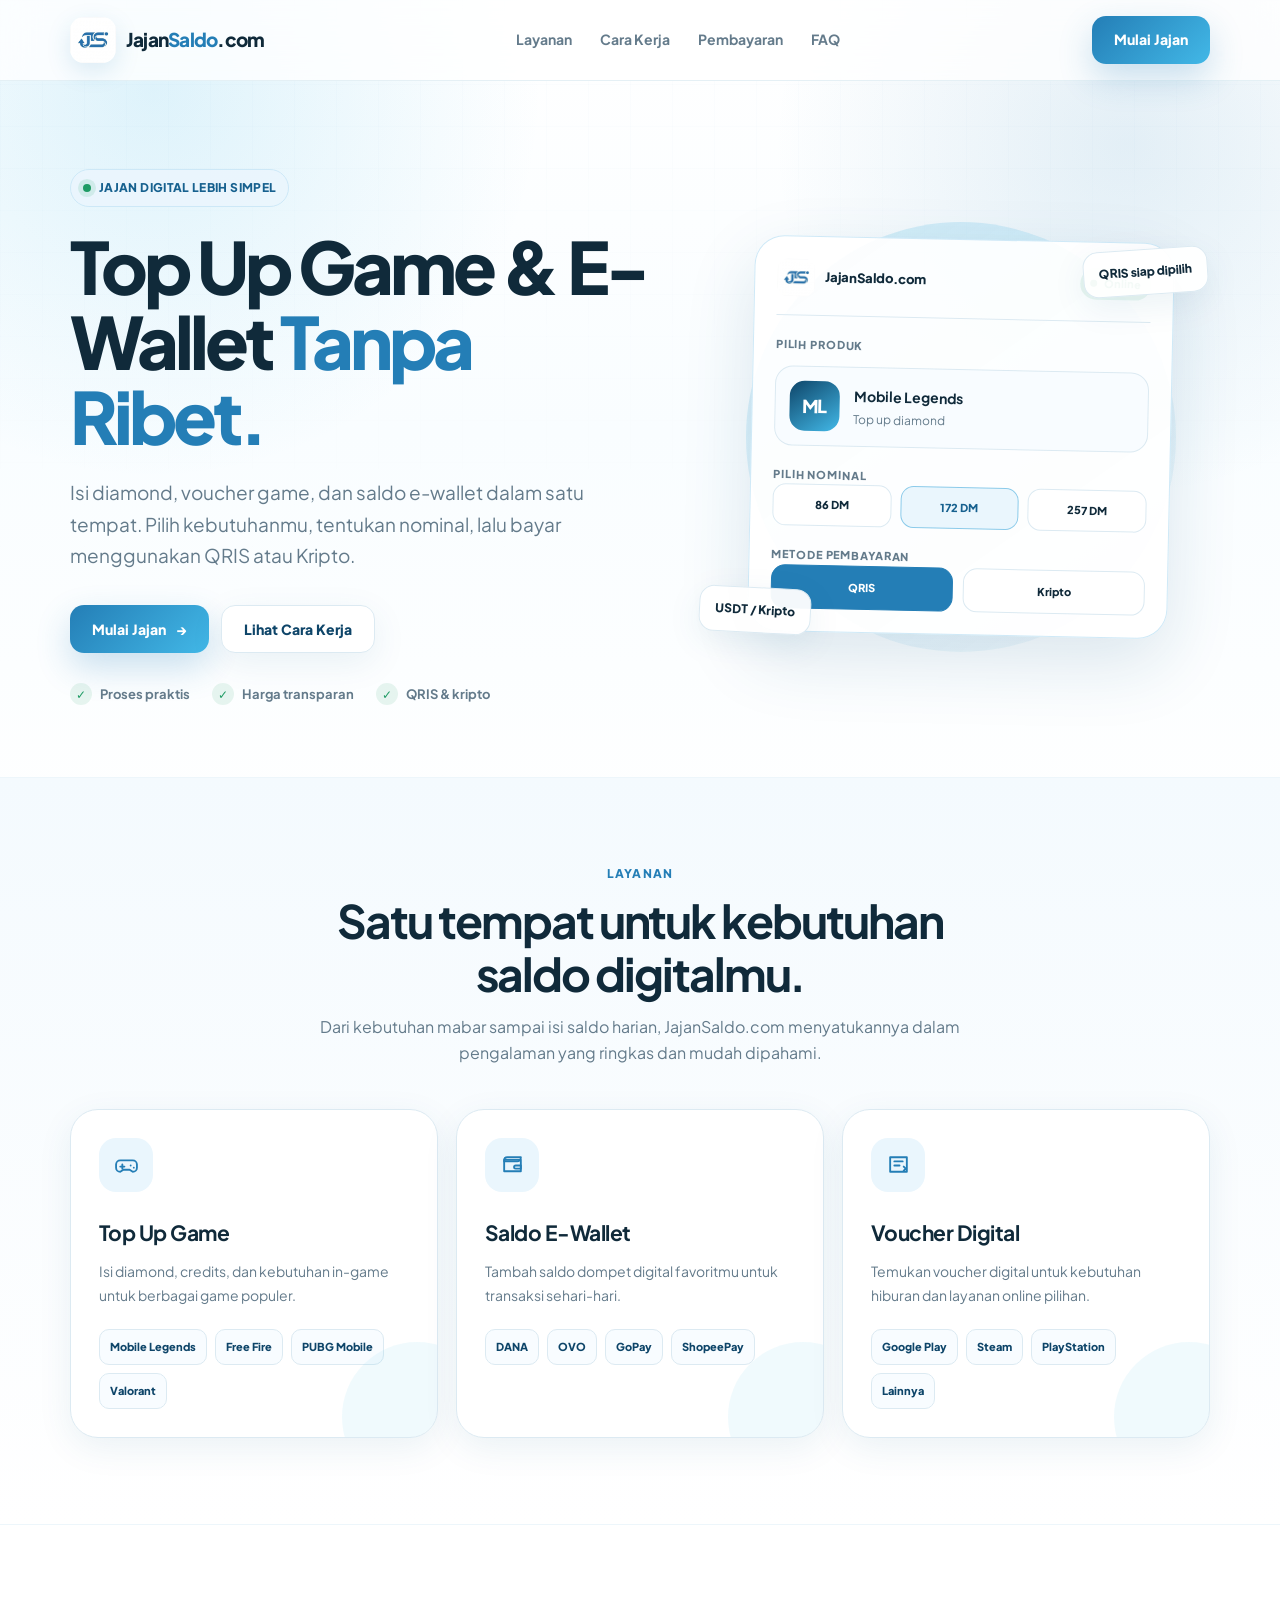
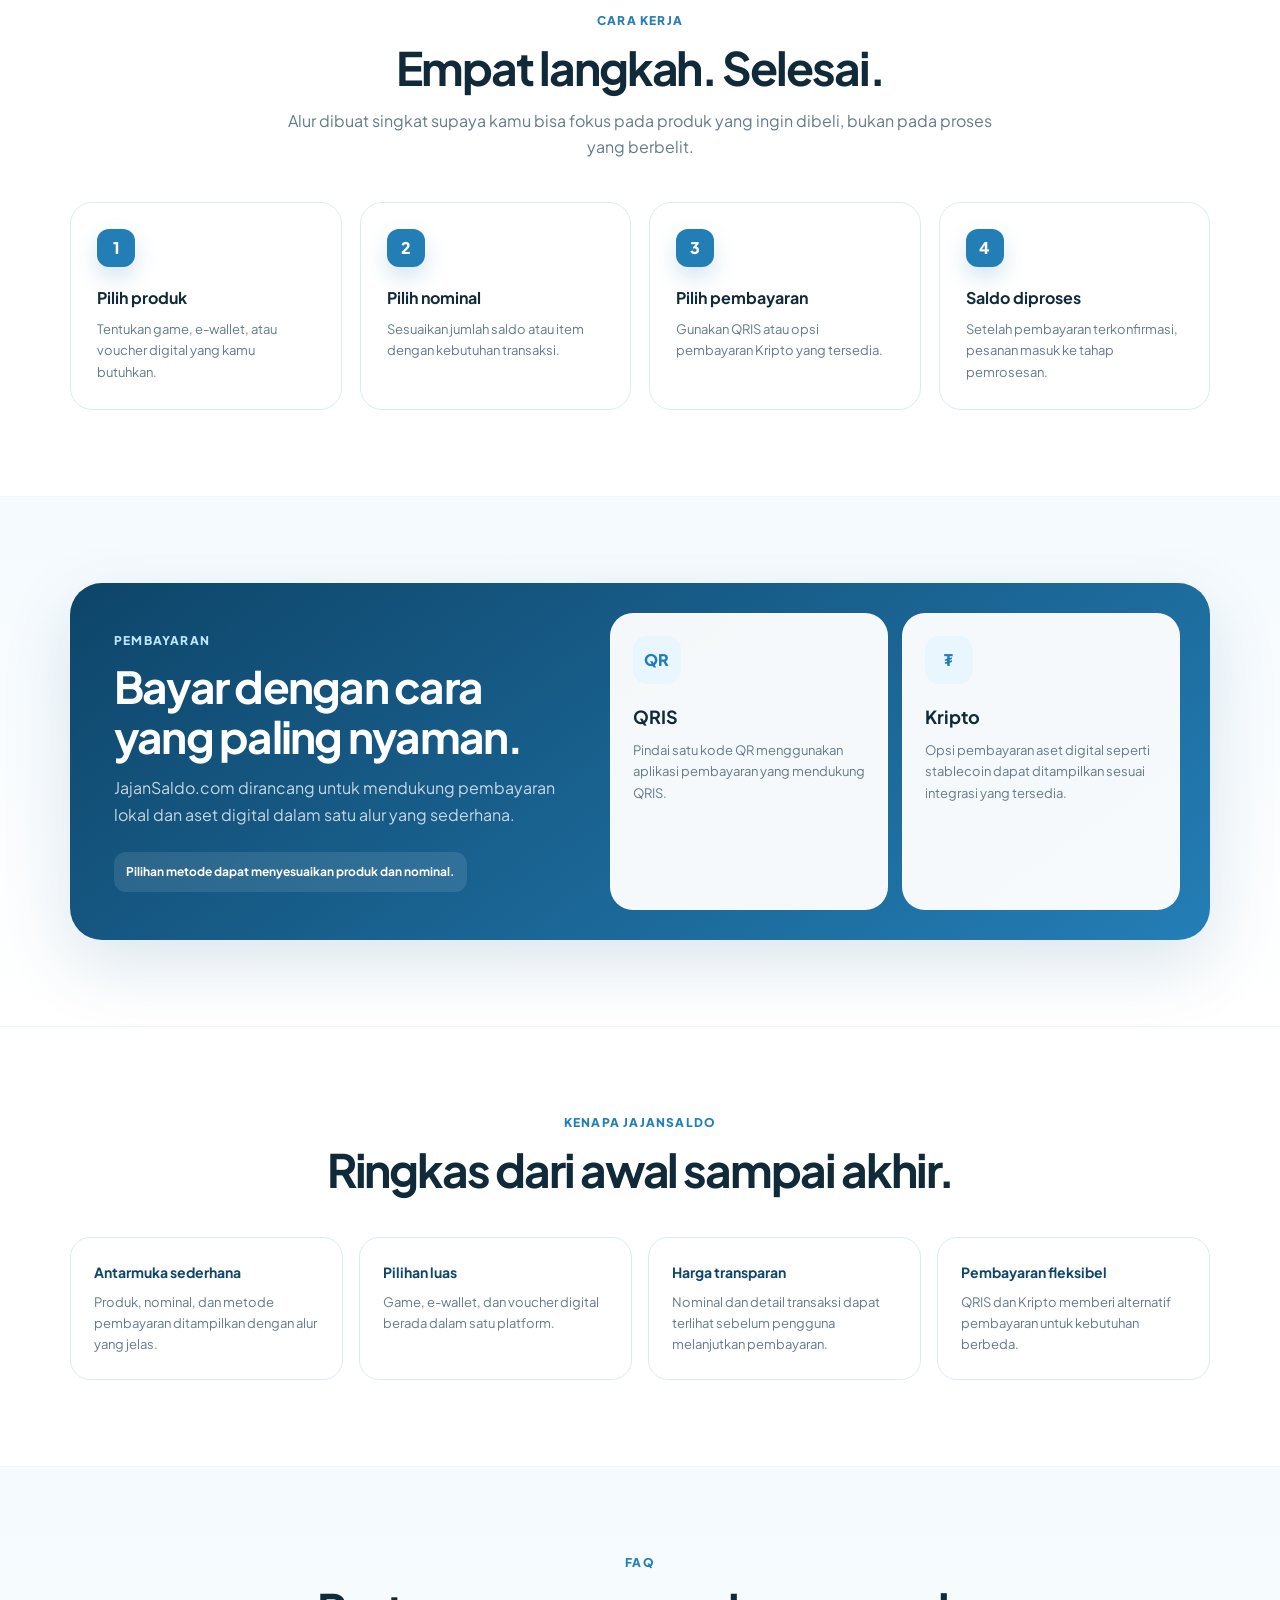
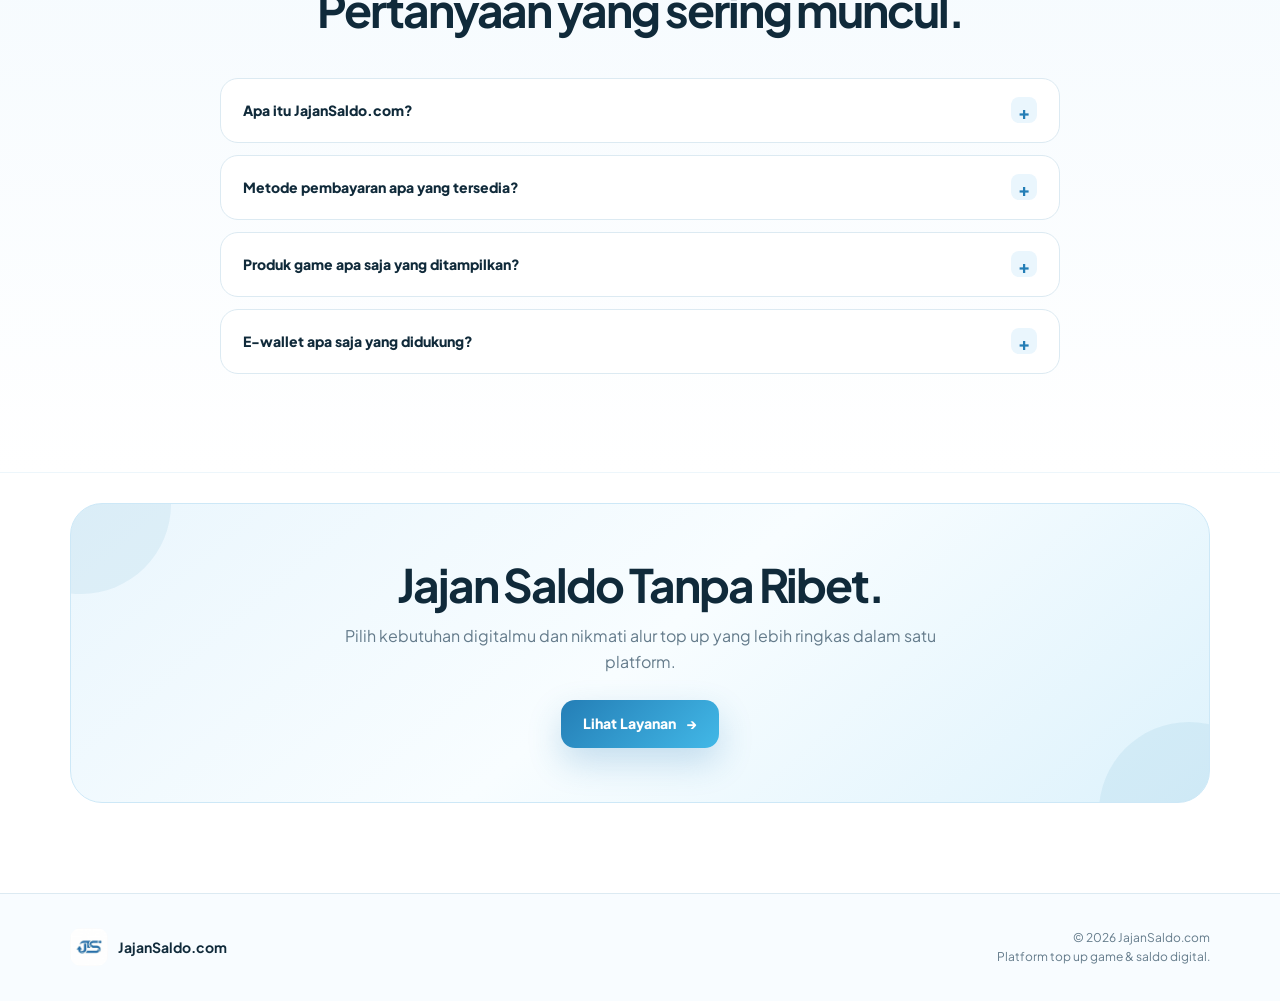
==== index.html @ 22b0e04b "Update and rename index(20260907-033049).html to index.html" ====
<!DOCTYPE html>
<html lang="id">
<head>
  <meta charset="UTF-8">
  <meta name="viewport" content="width=device-width, initial-scale=1.0">
  <meta name="theme-color" content="#247EB6">
  <title>JajanSaldo.com — Top Up Game & E-Wallet</title>
  <meta name="description" content="JajanSaldo.com adalah platform top up game dan saldo e-wallet dengan pilihan pembayaran QRIS dan kripto.">

  <link rel="preconnect" href="https://fonts.googleapis.com">
  <link rel="preconnect" href="https://fonts.gstatic.com" crossorigin>
  <link href="https://fonts.googleapis.com/css2?family=Plus+Jakarta+Sans:wght@400;500;600;700;800&display=swap" rel="stylesheet">

  <style>
    :root {
      --primary: #247EB6;
      --primary-dark: #17618F;
      --primary-deep: #0E4569;
      --primary-soft: #EAF6FD;
      --primary-soft-2: #F4FAFE;
      --cyan: #42B8E7;
      --ink: #102A3A;
      --muted: #647B8B;
      --line: #DCEAF2;
      --white: #FFFFFF;
      --surface: #F8FCFF;
      --success: #1E9B64;
      --shadow-sm: 0 10px 35px rgba(18, 83, 124, 0.08);
      --shadow-md: 0 25px 70px rgba(18, 83, 124, 0.14);
      --radius-lg: 28px;
      --radius-md: 20px;
    }

    * {
      box-sizing: border-box;
      margin: 0;
      padding: 0;
    }

    html {
      scroll-behavior: smooth;
    }

    body {
      font-family: 'Plus Jakarta Sans', system-ui, -apple-system, BlinkMacSystemFont, 'Segoe UI', sans-serif;
      background: var(--white);
      color: var(--ink);
      line-height: 1.65;
      overflow-x: hidden;
    }

    a {
      color: inherit;
    }

    button,
    input,
    summary {
      font: inherit;
    }

    .page-glow {
      position: fixed;
      inset: 0;
      pointer-events: none;
      z-index: -2;
      background:
        radial-gradient(circle at 12% 10%, rgba(66, 184, 231, 0.17), transparent 28%),
        radial-gradient(circle at 88% 16%, rgba(36, 126, 182, 0.12), transparent 26%),
        linear-gradient(180deg, #FFFFFF 0%, #F9FDFF 48%, #FFFFFF 100%);
    }

    .page-grid {
      position: fixed;
      inset: 0;
      pointer-events: none;
      z-index: -1;
      opacity: 0.45;
      background-image:
        linear-gradient(rgba(36, 126, 182, 0.035) 1px, transparent 1px),
        linear-gradient(90deg, rgba(36, 126, 182, 0.035) 1px, transparent 1px);
      background-size: 42px 42px;
      mask-image: linear-gradient(to bottom, #000, transparent 72%);
    }

    .container {
      width: min(1140px, calc(100% - 40px));
      margin: 0 auto;
    }

    .header {
      position: sticky;
      top: 0;
      z-index: 50;
      padding: 16px 0;
      backdrop-filter: blur(18px);
      background: rgba(255, 255, 255, 0.78);
      border-bottom: 1px solid rgba(220, 234, 242, 0.72);
    }

    .nav {
      display: flex;
      align-items: center;
      justify-content: space-between;
      gap: 24px;
    }

    .brand {
      display: inline-flex;
      align-items: center;
      gap: 10px;
      text-decoration: none;
      min-width: max-content;
    }

    .brand-logo {
      width: 46px;
      height: 46px;
      border-radius: 14px;
      object-fit: cover;
      box-shadow: 0 8px 24px rgba(36, 126, 182, 0.15);
    }

    .brand-name {
      font-size: 19px;
      font-weight: 800;
      letter-spacing: -0.04em;
    }

    .brand-name span {
      color: var(--primary);
    }

    .nav-links {
      display: flex;
      align-items: center;
      gap: 28px;
    }

    .nav-links a {
      color: var(--muted);
      text-decoration: none;
      font-size: 14px;
      font-weight: 700;
      transition: color 0.2s ease;
    }

    .nav-links a:hover {
      color: var(--primary);
    }

    .btn {
      display: inline-flex;
      align-items: center;
      justify-content: center;
      gap: 10px;
      min-height: 48px;
      padding: 0 22px;
      border-radius: 14px;
      border: 0;
      text-decoration: none;
      font-weight: 800;
      font-size: 14px;
      transition: transform 0.2s ease, box-shadow 0.2s ease, background 0.2s ease;
    }

    .btn:hover {
      transform: translateY(-2px);
    }

    .btn-primary {
      color: var(--white);
      background: linear-gradient(135deg, var(--primary), var(--cyan));
      box-shadow: 0 14px 34px rgba(36, 126, 182, 0.24);
    }

    .btn-primary:hover {
      box-shadow: 0 18px 40px rgba(36, 126, 182, 0.31);
    }

    .btn-secondary {
      color: var(--primary-deep);
      background: var(--white);
      border: 1px solid var(--line);
      box-shadow: var(--shadow-sm);
    }

    .hero {
      padding: 88px 0 72px;
    }

    .hero-grid {
      display: grid;
      grid-template-columns: 1.08fr 0.92fr;
      align-items: center;
      gap: 56px;
    }

    .eyebrow {
      display: inline-flex;
      align-items: center;
      gap: 8px;
      padding: 8px 12px;
      margin-bottom: 22px;
      border-radius: 999px;
      border: 1px solid #CDE8F7;
      background: rgba(234, 246, 253, 0.9);
      color: var(--primary-dark);
      font-size: 12px;
      font-weight: 800;
      letter-spacing: 0.03em;
      text-transform: uppercase;
    }

    .eyebrow-dot {
      width: 8px;
      height: 8px;
      border-radius: 50%;
      background: var(--success);
      box-shadow: 0 0 0 5px rgba(30, 155, 100, 0.12);
    }

    .hero h1 {
      max-width: 760px;
      font-size: clamp(40px, 6vw, 72px);
      line-height: 1.04;
      letter-spacing: -0.055em;
      font-weight: 800;
      margin-bottom: 24px;
    }

    .hero h1 .accent {
      color: var(--primary);
    }

    .hero-copy {
      max-width: 640px;
      color: var(--muted);
      font-size: clamp(16px, 2vw, 19px);
      margin-bottom: 34px;
    }

    .hero-actions {
      display: flex;
      flex-wrap: wrap;
      gap: 12px;
      margin-bottom: 30px;
    }

    .trust-row {
      display: flex;
      flex-wrap: wrap;
      align-items: center;
      gap: 14px 22px;
      color: var(--muted);
      font-size: 13px;
      font-weight: 700;
    }

    .trust-item {
      display: inline-flex;
      align-items: center;
      gap: 8px;
    }

    .trust-check {
      display: grid;
      place-items: center;
      width: 22px;
      height: 22px;
      border-radius: 50%;
      color: var(--success);
      background: rgba(30, 155, 100, 0.1);
      font-size: 12px;
    }

    .hero-card-wrap {
      position: relative;
      min-height: 520px;
      display: grid;
      place-items: center;
    }

    .hero-orb {
      position: absolute;
      width: 430px;
      height: 430px;
      border-radius: 50%;
      background: linear-gradient(145deg, rgba(66, 184, 231, 0.22), rgba(36, 126, 182, 0.04));
      filter: blur(0.2px);
    }

    .checkout-card {
      position: relative;
      width: min(100%, 420px);
      border-radius: 30px;
      padding: 22px;
      background: rgba(255, 255, 255, 0.92);
      border: 1px solid rgba(205, 232, 247, 0.95);
      box-shadow: var(--shadow-md);
      transform: rotate(1.2deg);
    }

    .checkout-head {
      display: flex;
      justify-content: space-between;
      align-items: center;
      gap: 14px;
      padding-bottom: 18px;
      border-bottom: 1px solid var(--line);
    }

    .mini-brand {
      display: flex;
      align-items: center;
      gap: 10px;
      font-size: 13px;
      font-weight: 800;
    }

    .mini-logo {
      width: 38px;
      height: 38px;
      border-radius: 11px;
      object-fit: cover;
    }

    .status-pill {
      display: inline-flex;
      align-items: center;
      gap: 7px;
      color: var(--success);
      background: rgba(30, 155, 100, 0.09);
      padding: 7px 10px;
      border-radius: 999px;
      font-size: 11px;
      font-weight: 800;
    }

    .status-pill::before {
      content: '';
      width: 7px;
      height: 7px;
      border-radius: 50%;
      background: var(--success);
    }

    .order-label {
      margin-top: 20px;
      color: var(--muted);
      font-size: 11px;
      font-weight: 800;
      text-transform: uppercase;
      letter-spacing: 0.08em;
    }

    .order-product {
      display: flex;
      align-items: center;
      gap: 14px;
      margin: 12px 0 18px;
      padding: 14px;
      border: 1px solid var(--line);
      border-radius: 18px;
      background: var(--surface);
    }

    .product-mark {
      width: 50px;
      height: 50px;
      border-radius: 15px;
      display: grid;
      place-items: center;
      color: var(--white);
      background: linear-gradient(145deg, var(--primary-deep), var(--cyan));
      font-size: 18px;
      font-weight: 800;
      letter-spacing: -0.04em;
    }

    .order-product h3 {
      font-size: 14px;
      margin-bottom: 2px;
    }

    .order-product p {
      color: var(--muted);
      font-size: 12px;
    }

    .nominal-row {
      display: grid;
      grid-template-columns: repeat(3, 1fr);
      gap: 9px;
      margin-bottom: 18px;
    }

    .nominal {
      padding: 11px 8px;
      border: 1px solid var(--line);
      border-radius: 13px;
      text-align: center;
      background: var(--white);
      font-size: 11px;
      font-weight: 800;
    }

    .nominal.active {
      color: var(--primary-dark);
      border-color: #8CCBEA;
      background: var(--primary-soft);
    }

    .pay-row {
      display: flex;
      gap: 10px;
    }

    .pay-chip {
      flex: 1;
      padding: 12px;
      border-radius: 14px;
      border: 1px solid var(--line);
      background: var(--white);
      text-align: center;
      font-size: 11px;
      font-weight: 800;
    }

    .pay-chip.active {
      color: var(--white);
      border-color: var(--primary);
      background: var(--primary);
    }

    .floating-badge {
      position: absolute;
      z-index: 3;
      padding: 12px 15px;
      border-radius: 15px;
      background: rgba(255, 255, 255, 0.95);
      border: 1px solid var(--line);
      box-shadow: var(--shadow-sm);
      font-size: 12px;
      font-weight: 800;
    }

    .floating-badge.top {
      top: 72px;
      right: 2px;
      transform: rotate(-4deg);
    }

    .floating-badge.bottom {
      bottom: 64px;
      left: -12px;
      transform: rotate(3deg);
    }

    .section {
      padding: 86px 0;
    }

    .section-soft {
      background: linear-gradient(180deg, var(--primary-soft-2), #FFFFFF);
      border-top: 1px solid #EDF6FB;
      border-bottom: 1px solid #EDF6FB;
    }

    .section-head {
      max-width: 720px;
      margin: 0 auto 42px;
      text-align: center;
    }

    .section-kicker {
      display: block;
      margin-bottom: 10px;
      color: var(--primary);
      font-size: 12px;
      font-weight: 800;
      letter-spacing: 0.1em;
      text-transform: uppercase;
    }

    .section-title {
      font-size: clamp(30px, 4vw, 46px);
      line-height: 1.15;
      letter-spacing: -0.045em;
      margin-bottom: 14px;
    }

    .section-desc {
      color: var(--muted);
      font-size: 16px;
    }

    .service-grid {
      display: grid;
      grid-template-columns: repeat(3, 1fr);
      gap: 18px;
    }

    .service-card {
      position: relative;
      min-height: 320px;
      padding: 28px;
      border-radius: var(--radius-lg);
      border: 1px solid var(--line);
      background: rgba(255, 255, 255, 0.95);
      box-shadow: var(--shadow-sm);
      overflow: hidden;
      transition: transform 0.25s ease, border-color 0.25s ease, box-shadow 0.25s ease;
    }

    .service-card:hover {
      transform: translateY(-7px);
      border-color: #AFDBF1;
      box-shadow: var(--shadow-md);
    }

    .service-card::after {
      content: '';
      position: absolute;
      right: -55px;
      bottom: -55px;
      width: 150px;
      height: 150px;
      border-radius: 50%;
      background: rgba(66, 184, 231, 0.08);
    }

    .service-icon {
      width: 54px;
      height: 54px;
      display: grid;
      place-items: center;
      margin-bottom: 24px;
      border-radius: 17px;
      color: var(--primary);
      background: var(--primary-soft);
    }

    .service-icon svg {
      width: 25px;
      height: 25px;
      stroke: currentColor;
    }

    .service-card h3 {
      margin-bottom: 10px;
      font-size: 21px;
      letter-spacing: -0.025em;
    }

    .service-card p {
      color: var(--muted);
      font-size: 14px;
      margin-bottom: 22px;
    }

    .brand-list {
      display: flex;
      flex-wrap: wrap;
      gap: 8px;
    }

    .brand-chip {
      padding: 8px 10px;
      border: 1px solid var(--line);
      border-radius: 10px;
      background: var(--surface);
      color: var(--primary-deep);
      font-size: 11px;
      font-weight: 800;
    }

    .steps {
      display: grid;
      grid-template-columns: repeat(4, 1fr);
      gap: 18px;
      counter-reset: step;
    }

    .step {
      position: relative;
      padding: 26px;
      border-radius: 22px;
      border: 1px solid var(--line);
      background: var(--white);
    }

    .step::before {
      counter-increment: step;
      content: counter(step);
      width: 38px;
      height: 38px;
      display: grid;
      place-items: center;
      margin-bottom: 18px;
      border-radius: 12px;
      background: var(--primary);
      color: var(--white);
      font-weight: 800;
      box-shadow: 0 10px 22px rgba(36, 126, 182, 0.2);
    }

    .step h3 {
      font-size: 16px;
      margin-bottom: 7px;
    }

    .step p {
      color: var(--muted);
      font-size: 13px;
    }

    .payment-panel {
      display: grid;
      grid-template-columns: 0.92fr 1.08fr;
      align-items: stretch;
      gap: 24px;
      padding: 30px;
      border-radius: 32px;
      background: linear-gradient(145deg, var(--primary-deep), var(--primary));
      box-shadow: var(--shadow-md);
      overflow: hidden;
    }

    .payment-copy {
      padding: 18px 14px;
      color: var(--white);
    }

    .payment-copy .section-kicker {
      color: #BDE8FB;
    }

    .payment-copy h2 {
      font-size: clamp(29px, 4vw, 44px);
      line-height: 1.14;
      letter-spacing: -0.04em;
      margin-bottom: 14px;
    }

    .payment-copy p {
      color: rgba(255, 255, 255, 0.76);
      max-width: 480px;
      margin-bottom: 24px;
    }

    .payment-note {
      display: inline-flex;
      align-items: center;
      gap: 8px;
      padding: 10px 12px;
      border-radius: 12px;
      background: rgba(255, 255, 255, 0.1);
      font-size: 12px;
      font-weight: 700;
    }

    .payment-cards {
      display: grid;
      grid-template-columns: repeat(2, 1fr);
      gap: 14px;
    }

    .payment-card {
      min-height: 190px;
      padding: 22px;
      border-radius: 23px;
      background: rgba(255, 255, 255, 0.96);
      border: 1px solid rgba(255, 255, 255, 0.36);
    }

    .payment-card .payment-icon {
      width: 48px;
      height: 48px;
      display: grid;
      place-items: center;
      margin-bottom: 18px;
      border-radius: 14px;
      background: var(--primary-soft);
      color: var(--primary);
      font-weight: 800;
    }

    .payment-card h3 {
      font-size: 18px;
      margin-bottom: 8px;
    }

    .payment-card p {
      color: var(--muted);
      font-size: 13px;
    }

    .benefit-grid {
      display: grid;
      grid-template-columns: repeat(4, 1fr);
      gap: 16px;
    }

    .benefit {
      padding: 23px;
      border-radius: 20px;
      border: 1px solid var(--line);
      background: var(--white);
    }

    .benefit strong {
      display: block;
      margin-bottom: 7px;
      color: var(--primary-deep);
      font-size: 14px;
    }

    .benefit p {
      color: var(--muted);
      font-size: 13px;
    }

    .faq-wrap {
      max-width: 840px;
      margin: 0 auto;
    }

    details {
      border: 1px solid var(--line);
      border-radius: 18px;
      background: var(--white);
      margin-bottom: 12px;
      overflow: hidden;
    }

    summary {
      position: relative;
      list-style: none;
      cursor: pointer;
      padding: 20px 56px 20px 22px;
      font-weight: 800;
      font-size: 14px;
    }

    summary::-webkit-details-marker {
      display: none;
    }

    summary::after {
      content: '+';
      position: absolute;
      top: 50%;
      right: 22px;
      transform: translateY(-50%);
      width: 26px;
      height: 26px;
      display: grid;
      place-items: center;
      border-radius: 8px;
      background: var(--primary-soft);
      color: var(--primary);
      font-size: 18px;
    }

    details[open] summary::after {
      content: '−';
    }

    .faq-answer {
      padding: 0 22px 20px;
      color: var(--muted);
      font-size: 14px;
    }

    .cta {
      padding: 30px 0 90px;
    }

    .cta-box {
      position: relative;
      padding: 54px 38px;
      border-radius: 32px;
      text-align: center;
      overflow: hidden;
      background: linear-gradient(140deg, #EAF6FD 0%, #F8FDFF 50%, #DDF2FC 100%);
      border: 1px solid #CDE8F7;
    }

    .cta-box::before,
    .cta-box::after {
      content: '';
      position: absolute;
      width: 180px;
      height: 180px;
      border-radius: 50%;
      background: rgba(36, 126, 182, 0.08);
    }

    .cta-box::before {
      left: -80px;
      top: -90px;
    }

    .cta-box::after {
      right: -70px;
      bottom: -100px;
    }

    .cta-box h2 {
      position: relative;
      z-index: 1;
      font-size: clamp(30px, 4vw, 46px);
      line-height: 1.15;
      letter-spacing: -0.045em;
      margin-bottom: 12px;
    }

    .cta-box p {
      position: relative;
      z-index: 1;
      max-width: 600px;
      margin: 0 auto 24px;
      color: var(--muted);
    }

    .cta-box .btn {
      position: relative;
      z-index: 1;
    }

    .footer {
      border-top: 1px solid var(--line);
      padding: 34px 0;
      background: var(--surface);
    }

    .footer-row {
      display: flex;
      align-items: center;
      justify-content: space-between;
      gap: 18px;
    }

    .footer-brand {
      display: flex;
      align-items: center;
      gap: 10px;
    }

    .footer-logo {
      width: 38px;
      height: 38px;
      border-radius: 11px;
      object-fit: cover;
    }

    .footer strong {
      font-size: 14px;
    }

    .copyright {
      color: var(--muted);
      font-size: 12px;
      text-align: right;
    }

    @media (max-width: 960px) {
      .nav-links {
        display: none;
      }

      .hero-grid {
        grid-template-columns: 1fr;
        text-align: center;
      }

      .hero-copy {
        margin-left: auto;
        margin-right: auto;
      }

      .hero-actions,
      .trust-row {
        justify-content: center;
      }

      .hero-card-wrap {
        min-height: 470px;
      }

      .service-grid {
        grid-template-columns: repeat(2, 1fr);
      }

      .service-card:last-child {
        grid-column: 1 / -1;
      }

      .steps,
      .benefit-grid {
        grid-template-columns: repeat(2, 1fr);
      }

      .payment-panel {
        grid-template-columns: 1fr;
      }
    }

    @media (max-width: 640px) {
      .container {
        width: min(100% - 28px, 1140px);
      }

      .header {
        padding: 11px 0;
      }

      .brand-name {
        font-size: 16px;
      }

      .brand-logo {
        width: 40px;
        height: 40px;
      }

      .header .btn {
        min-height: 42px;
        padding: 0 14px;
        font-size: 12px;
      }

      .hero {
        padding: 62px 0 48px;
      }

      .hero h1 {
        font-size: clamp(38px, 13vw, 58px);
      }

      .hero-actions .btn {
        width: 100%;
      }

      .hero-card-wrap {
        min-height: 430px;
      }

      .hero-orb {
        width: 330px;
        height: 330px;
      }

      .checkout-card {
        padding: 17px;
      }

      .floating-badge.top {
        top: 36px;
        right: -5px;
      }

      .floating-badge.bottom {
        left: -5px;
        bottom: 38px;
      }

      .section {
        padding: 64px 0;
      }

      .service-grid,
      .steps,
      .payment-cards,
      .benefit-grid {
        grid-template-columns: 1fr;
      }

      .service-card:last-child {
        grid-column: auto;
      }

      .payment-panel {
        padding: 18px;
        border-radius: 25px;
      }

      .cta {
        padding-bottom: 64px;
      }

      .cta-box {
        padding: 42px 20px;
        border-radius: 25px;
      }

      .footer-row {
        flex-direction: column;
        text-align: center;
      }

      .copyright {
        text-align: center;
      }
    }

    @media (prefers-reduced-motion: reduce) {
      * {
        scroll-behavior: auto !important;
        transition: none !important;
      }
    }
  </style>
</head>
<body>
  <div class="page-glow"></div>
  <div class="page-grid"></div>

  <header class="header">
    <div class="container nav">
      <a class="brand" href="#top" aria-label="JajanSaldo.com beranda">
        <img class="brand-logo" src="[data-uri]" alt="Logo JajanSaldo.com">
        <span class="brand-name">Jajan<span>Saldo</span>.com</span>
      </a>

      <nav class="nav-links" aria-label="Navigasi utama">
        <a href="#layanan">Layanan</a>
        <a href="#cara-kerja">Cara Kerja</a>
        <a href="#pembayaran">Pembayaran</a>
        <a href="#faq">FAQ</a>
      </nav>

      <a href="https://t.me/JajanSaldo_bot" class="btn btn-primary" href="#layanan">Mulai Jajan</a>
    </div>
  </header>

  <main id="top">
    <section class="hero">
      <div class="container hero-grid">
        <div class="hero-content">
          <span class="eyebrow"><span class="eyebrow-dot"></span> Jajan digital lebih simpel</span>
          <h1>Top Up Game &amp; E-Wallet <span class="accent">Tanpa Ribet.</span></h1>
          <p class="hero-copy">Isi diamond, voucher game, dan saldo e-wallet dalam satu tempat. Pilih kebutuhanmu, tentukan nominal, lalu bayar menggunakan QRIS atau Kripto.</p>

          <div class="hero-actions">
            <a class="btn btn-primary" href="https://t.me/JajanSaldo_bot">Mulai Jajan <span aria-hidden="true">→</span></a>
            <a class="btn btn-secondary" href="#cara-kerja">Lihat Cara Kerja</a>
          </div>

          <div class="trust-row" aria-label="Keunggulan singkat">
            <span class="trust-item"><span class="trust-check">✓</span> Proses praktis</span>
            <span class="trust-item"><span class="trust-check">✓</span> Harga transparan</span>
            <span class="trust-item"><span class="trust-check">✓</span> QRIS &amp; kripto</span>
          </div>
        </div>

        <div class="hero-card-wrap" aria-label="Ilustrasi pemesanan JajanSaldo">
          <div class="hero-orb"></div>
          <div class="floating-badge top">QRIS siap dipilih</div>
          <div class="floating-badge bottom">USDT / Kripto</div>

          <div class="checkout-card">
            <div class="checkout-head">
              <div class="mini-brand">
                <img class="mini-logo" src="[data-uri]" alt="">
                <span>JajanSaldo.com</span>
              </div>
              <span class="status-pill">Online</span>
            </div>

            <div class="order-label">Pilih produk</div>
            <div class="order-product">
              <div class="product-mark">ML</div>
              <div>
                <h3>Mobile Legends</h3>
                <p>Top up diamond</p>
              </div>
            </div>

            <div class="order-label">Pilih nominal</div>
            <div class="nominal-row">
              <div class="nominal">86 DM</div>
              <div class="nominal active">172 DM</div>
              <div class="nominal">257 DM</div>
            </div>

            <div class="order-label">Metode pembayaran</div>
            <div class="pay-row">
              <div class="pay-chip active">QRIS</div>
              <div class="pay-chip">Kripto</div>
            </div>
          </div>
        </div>
      </div>
    </section>

    <section id="layanan" class="section section-soft">
      <div class="container">
        <div class="section-head">
          <span class="section-kicker">Layanan</span>
          <h2 class="section-title">Satu tempat untuk kebutuhan saldo digitalmu.</h2>
          <p class="section-desc">Dari kebutuhan mabar sampai isi saldo harian, JajanSaldo.com menyatukannya dalam pengalaman yang ringkas dan mudah dipahami.</p>
        </div>

        <div class="service-grid">
          <article class="service-card">
            <div class="service-icon" aria-hidden="true">
              <svg viewBox="0 0 24 24" fill="none" stroke-width="1.8" stroke-linecap="round" stroke-linejoin="round">
                <path d="M6 8h12a4 4 0 0 1 4 4v3a4 4 0 0 1-4 4l-3-2H9l-3 2a4 4 0 0 1-4-4v-3a4 4 0 0 1 4-4Z"/>
                <path d="M8 12v4M6 14h4M16 13h.01M19 15h.01"/>
              </svg>
            </div>
            <h3>Top Up Game</h3>
            <p>Isi diamond, credits, dan kebutuhan in-game untuk berbagai game populer.</p>
            <div class="brand-list">
              <span class="brand-chip">Mobile Legends</span>
              <span class="brand-chip">Free Fire</span>
              <span class="brand-chip">PUBG Mobile</span>
              <span class="brand-chip">Valorant</span>
            </div>
          </article>

          <article class="service-card">
            <div class="service-icon" aria-hidden="true">
              <svg viewBox="0 0 24 24" fill="none" stroke-width="1.8" stroke-linecap="round" stroke-linejoin="round">
                <path d="M4 7.5h16v11H4z"/>
                <path d="M4 9h12.5A3.5 3.5 0 0 0 20 5.5V5H7a3 3 0 0 0-3 3"/>
                <path d="M15 13h5v3h-5a1.5 1.5 0 0 1 0-3Z"/>
              </svg>
            </div>
            <h3>Saldo E-Wallet</h3>
            <p>Tambah saldo dompet digital favoritmu untuk transaksi sehari-hari.</p>
            <div class="brand-list">
              <span class="brand-chip">DANA</span>
              <span class="brand-chip">OVO</span>
              <span class="brand-chip">GoPay</span>
              <span class="brand-chip">ShopeePay</span>
            </div>
          </article>

          <article class="service-card">
            <div class="service-icon" aria-hidden="true">
              <svg viewBox="0 0 24 24" fill="none" stroke-width="1.8" stroke-linecap="round" stroke-linejoin="round">
                <path d="M4 5h16v14H4z"/>
                <path d="M8 9h8M8 13h5"/>
                <path d="m17 14 2 2-2 2"/>
              </svg>
            </div>
            <h3>Voucher Digital</h3>
            <p>Temukan voucher digital untuk kebutuhan hiburan dan layanan online pilihan.</p>
            <div class="brand-list">
              <span class="brand-chip">Google Play</span>
              <span class="brand-chip">Steam</span>
              <span class="brand-chip">PlayStation</span>
              <span class="brand-chip">Lainnya</span>
            </div>
          </article>
        </div>
      </div>
    </section>

    <section id="cara-kerja" class="section">
      <div class="container">
        <div class="section-head">
          <span class="section-kicker">Cara Kerja</span>
          <h2 class="section-title">Empat langkah. Selesai.</h2>
          <p class="section-desc">Alur dibuat singkat supaya kamu bisa fokus pada produk yang ingin dibeli, bukan pada proses yang berbelit.</p>
        </div>

        <div class="steps">
          <article class="step">
            <h3>Pilih produk</h3>
            <p>Tentukan game, e-wallet, atau voucher digital yang kamu butuhkan.</p>
          </article>
          <article class="step">
            <h3>Pilih nominal</h3>
            <p>Sesuaikan jumlah saldo atau item dengan kebutuhan transaksi.</p>
          </article>
          <article class="step">
            <h3>Pilih pembayaran</h3>
            <p>Gunakan QRIS atau opsi pembayaran Kripto yang tersedia.</p>
          </article>
          <article class="step">
            <h3>Saldo diproses</h3>
            <p>Setelah pembayaran terkonfirmasi, pesanan masuk ke tahap pemrosesan.</p>
          </article>
        </div>
      </div>
    </section>

    <section id="pembayaran" class="section section-soft">
      <div class="container">
        <div class="payment-panel">
          <div class="payment-copy">
            <span class="section-kicker">Pembayaran</span>
            <h2>Bayar dengan cara yang paling nyaman.</h2>
            <p>JajanSaldo.com dirancang untuk mendukung pembayaran lokal dan aset digital dalam satu alur yang sederhana.</p>
            <span class="payment-note">Pilihan metode dapat menyesuaikan produk dan nominal.</span>
          </div>

          <div class="payment-cards">
            <article class="payment-card">
              <div class="payment-icon">QR</div>
              <h3>QRIS</h3>
              <p>Pindai satu kode QR menggunakan aplikasi pembayaran yang mendukung QRIS.</p>
            </article>
            <article class="payment-card">
              <div class="payment-icon">₮</div>
              <h3>Kripto</h3>
              <p>Opsi pembayaran aset digital seperti stablecoin dapat ditampilkan sesuai integrasi yang tersedia.</p>
            </article>
          </div>
        </div>
      </div>
    </section>

    <section class="section">
      <div class="container">
        <div class="section-head">
          <span class="section-kicker">Kenapa JajanSaldo</span>
          <h2 class="section-title">Ringkas dari awal sampai akhir.</h2>
        </div>

        <div class="benefit-grid">
          <article class="benefit">
            <strong>Antarmuka sederhana</strong>
            <p>Produk, nominal, dan metode pembayaran ditampilkan dengan alur yang jelas.</p>
          </article>
          <article class="benefit">
            <strong>Pilihan luas</strong>
            <p>Game, e-wallet, dan voucher digital berada dalam satu platform.</p>
          </article>
          <article class="benefit">
            <strong>Harga transparan</strong>
            <p>Nominal dan detail transaksi dapat terlihat sebelum pengguna melanjutkan pembayaran.</p>
          </article>
          <article class="benefit">
            <strong>Pembayaran fleksibel</strong>
            <p>QRIS dan Kripto memberi alternatif pembayaran untuk kebutuhan berbeda.</p>
          </article>
        </div>
      </div>
    </section>

    <section id="faq" class="section section-soft">
      <div class="container">
        <div class="section-head">
          <span class="section-kicker">FAQ</span>
          <h2 class="section-title">Pertanyaan yang sering muncul.</h2>
        </div>

        <div class="faq-wrap">
          <details>
            <summary>Apa itu JajanSaldo.com?</summary>
            <div class="faq-answer">JajanSaldo.com adalah platform digital untuk membeli kebutuhan top up game, saldo e-wallet, dan voucher digital dengan alur transaksi yang sederhana.</div>
          </details>
          <details>
            <summary>Metode pembayaran apa yang tersedia?</summary>
            <div class="faq-answer">Landing page ini menampilkan QRIS dan Kripto sebagai metode pembayaran utama. Ketersediaan akhir dapat disesuaikan dengan integrasi pembayaran yang digunakan saat platform diluncurkan.</div>
          </details>
          <details>
            <summary>Produk game apa saja yang ditampilkan?</summary>
            <div class="faq-answer">Contoh produk yang ditampilkan meliputi Mobile Legends, Free Fire, PUBG Mobile, dan Valorant. Daftar produk dapat dikembangkan sesuai katalog layanan.</div>
          </details>
          <details>
            <summary>E-wallet apa saja yang didukung?</summary>
            <div class="faq-answer">Contoh e-wallet pada landing page meliputi DANA, OVO, GoPay, dan ShopeePay. Dukungan final mengikuti sistem produk yang nantinya diintegrasikan.</div>
          </details>
        </div>
      </div>
    </section>

    <section class="cta">
      <div class="container">
        <div class="cta-box">
          <h2>Jajan Saldo Tanpa Ribet.</h2>
          <p>Pilih kebutuhan digitalmu dan nikmati alur top up yang lebih ringkas dalam satu platform.</p>
          <a class="btn btn-primary" href="#layanan">Lihat Layanan <span aria-hidden="true">→</span></a>
        </div>
      </div>
    </section>
  </main>

  <footer class="footer">
    <div class="container footer-row">
      <div class="footer-brand">
        <img class="footer-logo" src="[data-uri]" alt="Logo JajanSaldo.com">
        <strong>JajanSaldo.com</strong>
      </div>
      <p class="copyright">© 2026 JajanSaldo.com<br>Platform top up game &amp; saldo digital.</p>
    </div>
  </footer>
</body>
</html>
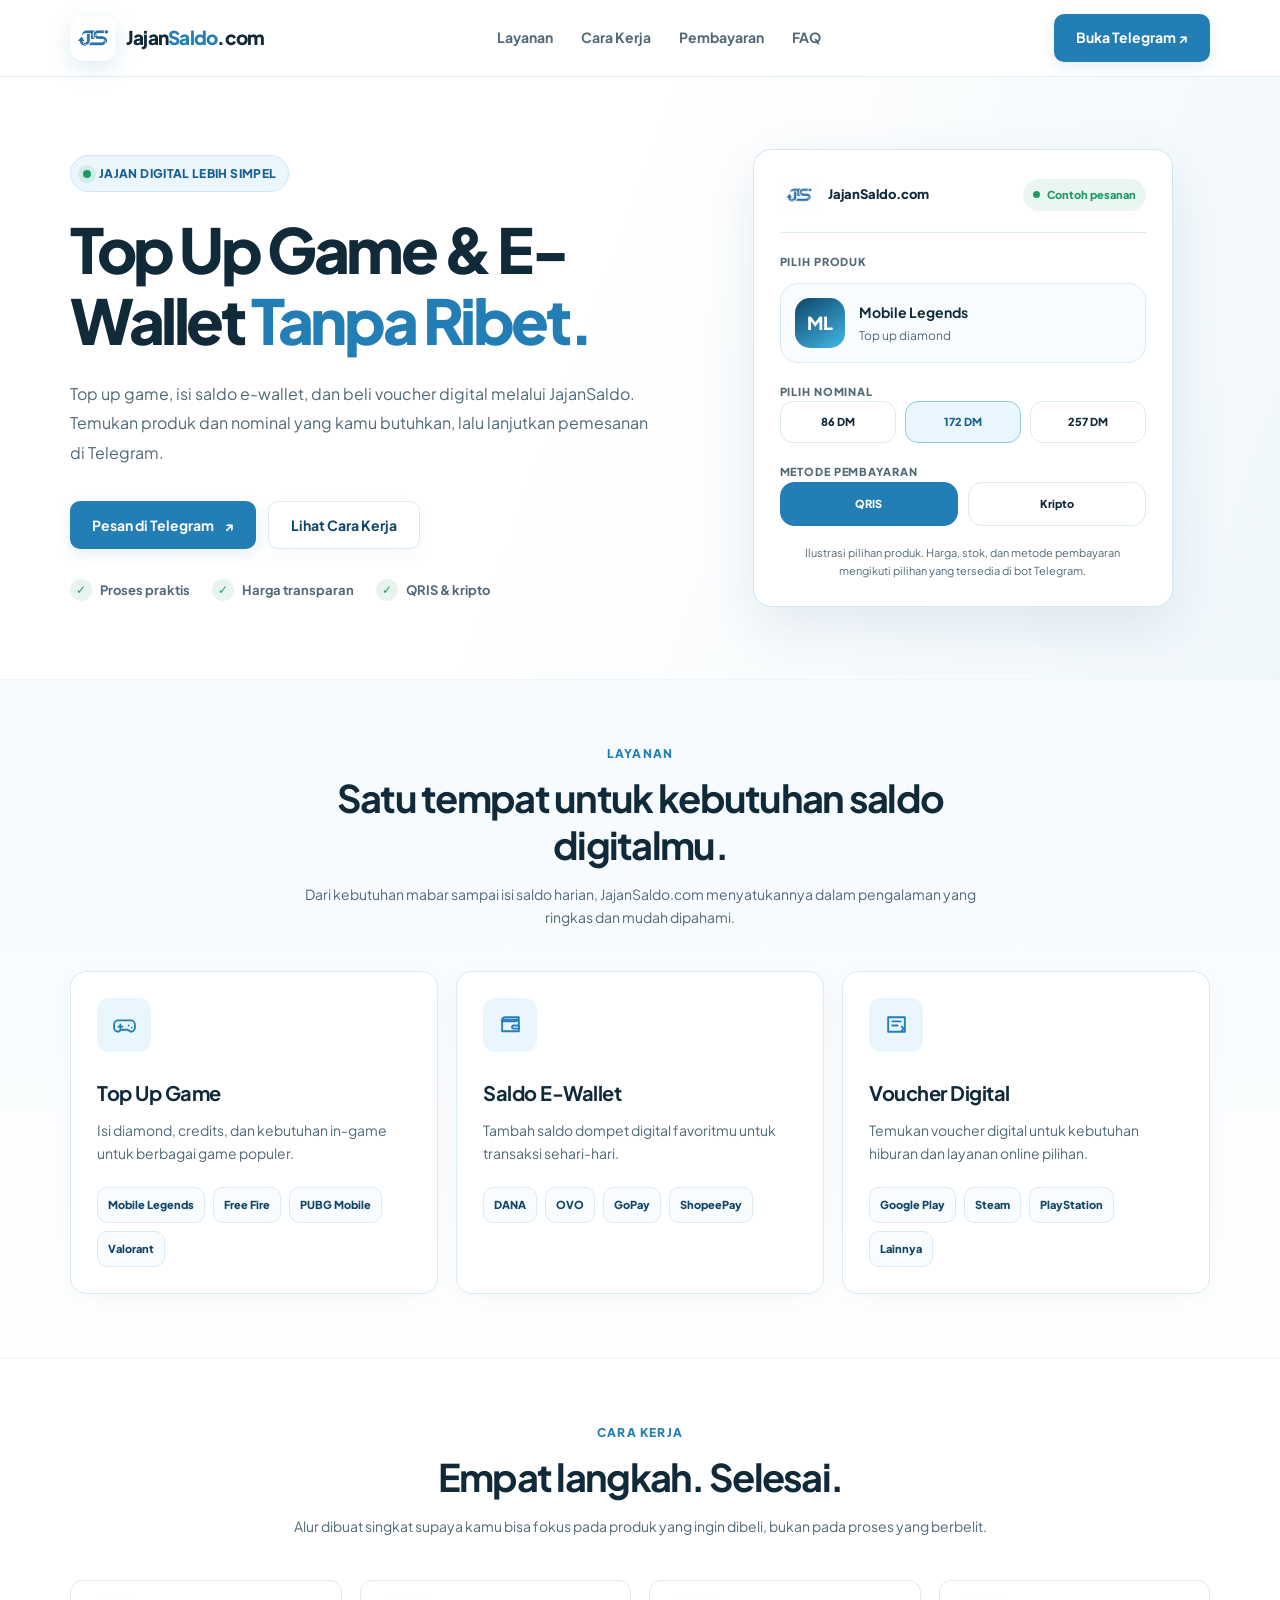
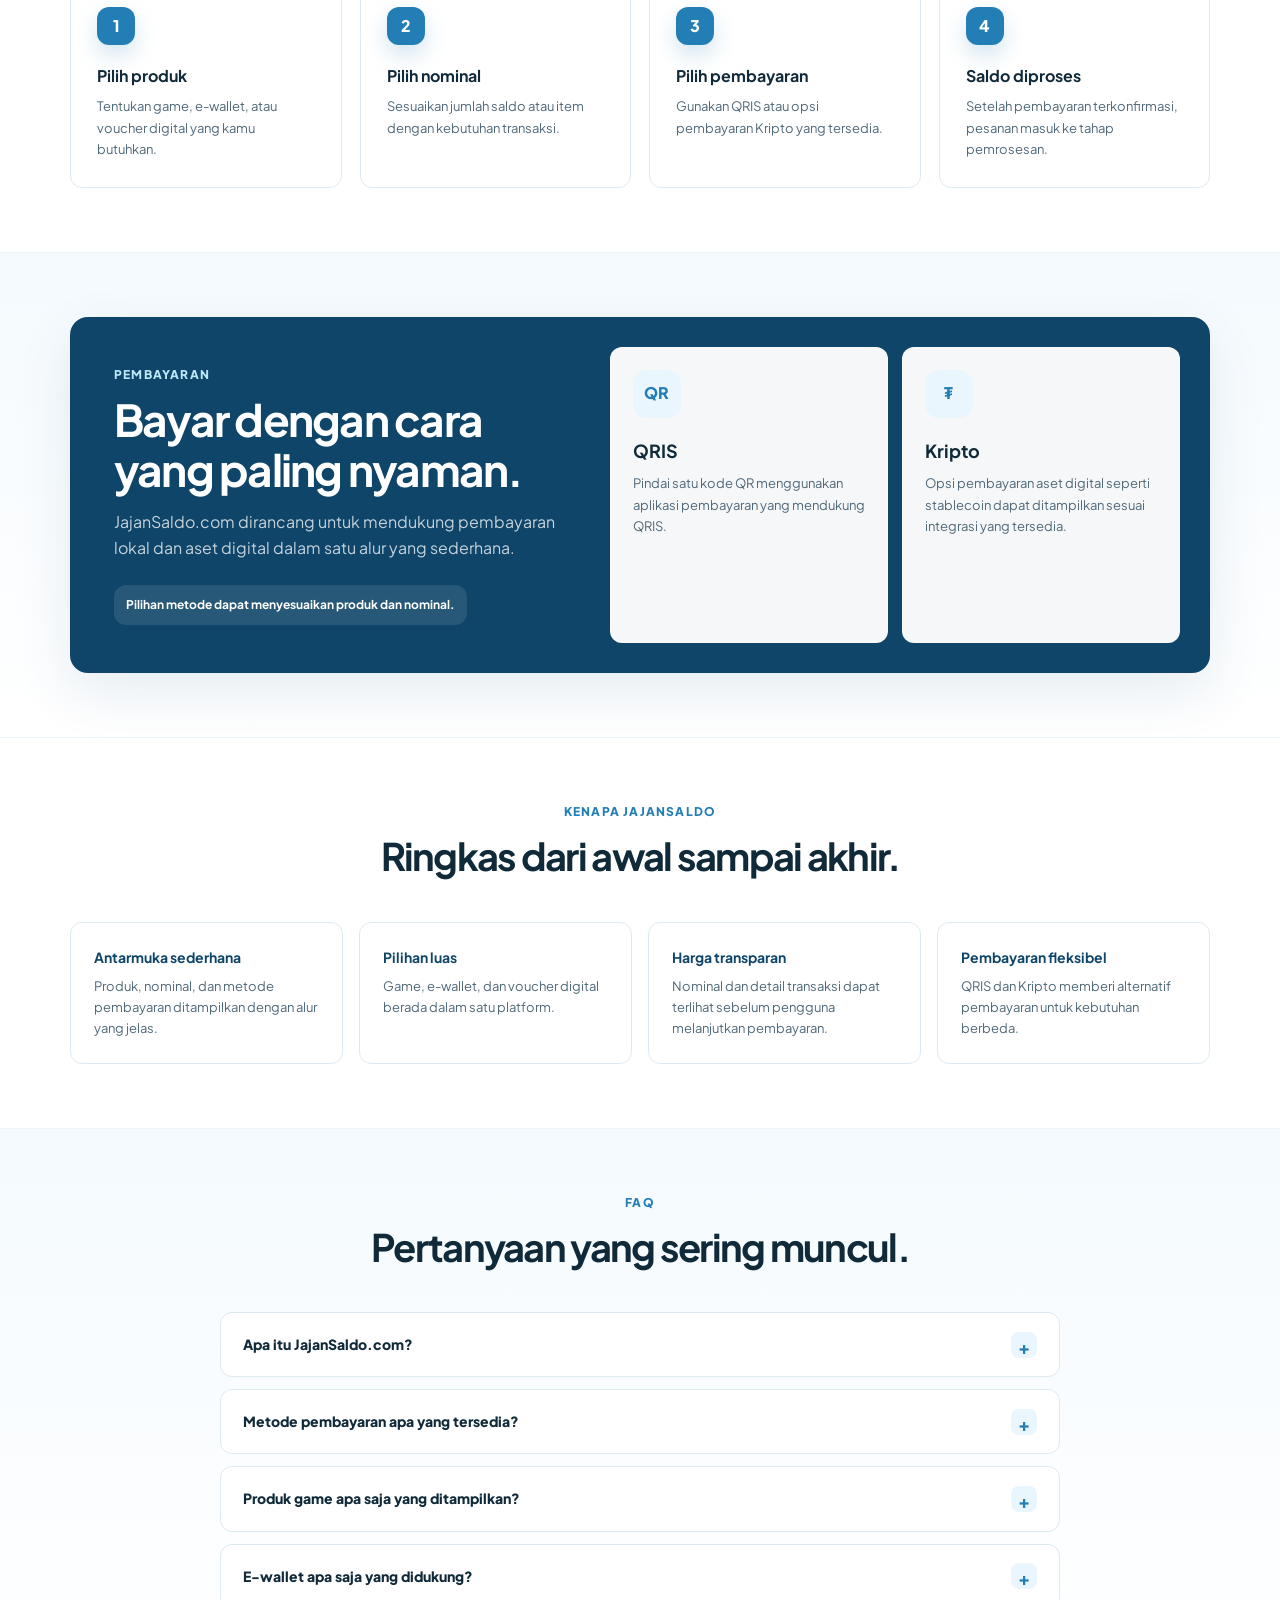
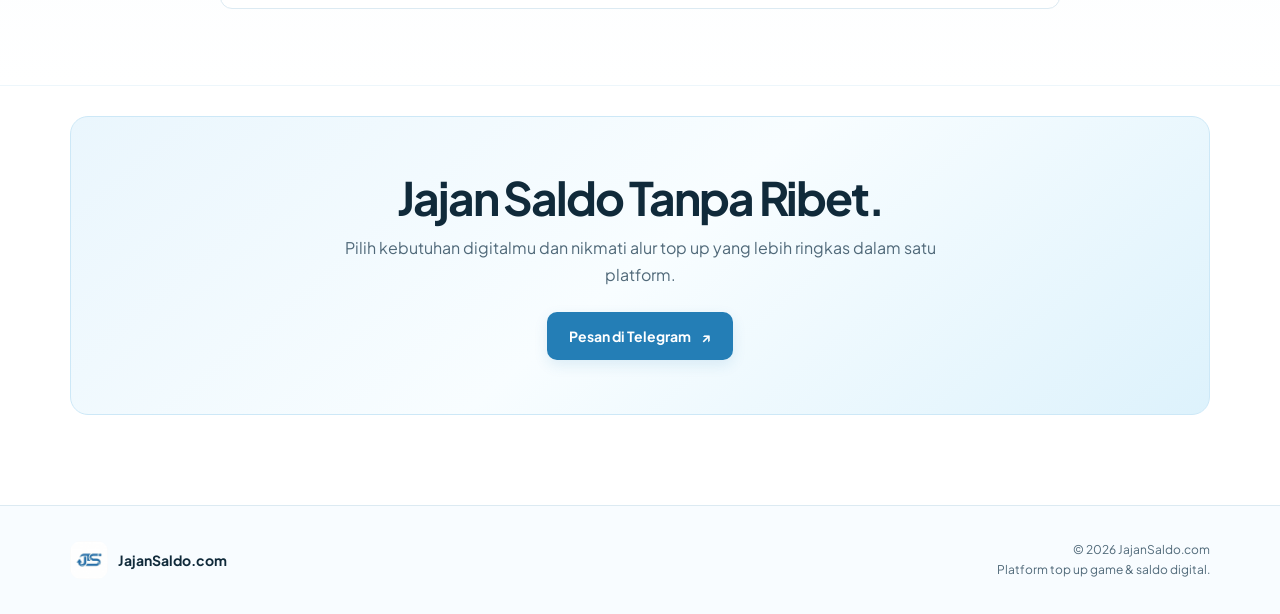
==== commit f2473c26: "Rename index (1).html to index.html" ====
--- a/index.html
+++ b/index.html
@@ -1011,6 +1011,40 @@
         transition: none !important;
       }
     }
+    /* Professional layout refinements */
+    :root { --muted: #506979; --shadow-sm: 0 6px 20px rgba(18, 83, 124, .04); --shadow-md: 0 20px 55px rgba(18,83,124,.10); --radius-lg: 16px; }
+    html { scroll-padding-top: 100px; }
+    .page-grid, .hero-orb, .floating-badge { display: none; }
+    .page-glow { background: #fff; }
+    .header { background: rgba(255,255,255,.96); padding: 14px 0; }
+    .hero { padding: 72px 0; background: linear-gradient(110deg,#fff 45%,#f0f7fb); }
+    .hero-grid { gap: 64px; }
+    .hero h1 { font-size: clamp(38px,5vw,62px); line-height: 1.13; }
+    .hero-copy { font-size: 16px; line-height: 1.85; }
+    .btn { border-radius: 10px; font-weight: 700; }
+    .btn-primary { background: var(--primary); box-shadow: 0 5px 14px rgba(36,126,182,.12); }
+    .btn-primary:hover { background: var(--primary-dark); }
+    .checkout-card { transform: none; border-radius: 18px; padding: 26px; }
+    .hero-card-wrap { min-height: 440px; }
+    .section { padding: 64px 0; }
+    .section-title { font-size: clamp(28px,3.6vw,38px); line-height: 1.25; }
+    .section-desc { font-size: 14px; }
+    .service-card { min-height: 300px; padding: 26px; }
+    .service-card::after { display: none; }
+    .service-card:hover { transform: translateY(-3px); }
+    .service-card h3 { font-size: 20px; }
+    .service-icon { border-radius: 12px; }
+    .step, .benefit, details { border-radius: 12px; }
+    .payment-panel, .cta-box { border-radius: 18px; }
+    .payment-panel { background: var(--primary-deep); }
+    .payment-card { border-radius: 12px; }
+    .cta-box::before, .cta-box::after { display: none; }
+    a:focus-visible, button:focus-visible, summary:focus-visible { outline: 3px solid var(--primary); outline-offset: 5px; }
+    .menu-toggle { display:none; min-height:44px; padding:8px 12px; border:1px solid var(--line); border-radius:8px; background:#fff; color:var(--ink); cursor:pointer; }
+    .preview-note { margin-top:18px; font-size:11px; text-align:center; color:var(--muted); }
+    @media(max-width:960px) { .menu-toggle { display:block; margin-left:auto; } .nav-links.is-open { display:flex; position:absolute; top:100%; left:0; right:0; flex-direction:column; gap:0; background:#fff; border-bottom:1px solid var(--line); padding:12px 20px; } .nav-links a { padding:12px; } .hero-grid { gap:28px; } }
+    @media(max-width:640px) { .nav { gap:10px; } .nav>.btn { display:none; } .hero { padding:44px 0; } .hero h1 { font-size:42px; } .hero-card-wrap { min-height:0; } .checkout-card { padding:22px; } .section { padding:44px 0; } .payment-panel { padding:22px; } }
+    @media(prefers-reduced-motion:reduce) { html { scroll-behavior:auto; } *, *::before, *::after { transition:none!important; animation:none!important; } }
   </style>
 </head>
 <body>
@@ -1024,14 +1058,15 @@
         <span class="brand-name">Jajan<span>Saldo</span>.com</span>
       </a>
 
-      <nav class="nav-links" aria-label="Navigasi utama">
+      <button class="menu-toggle" type="button" aria-expanded="false" aria-controls="main-navigation">Menu ☰</button>
+      <nav id="main-navigation" class="nav-links" aria-label="Navigasi utama">
         <a href="#layanan">Layanan</a>
         <a href="#cara-kerja">Cara Kerja</a>
         <a href="#pembayaran">Pembayaran</a>
         <a href="#faq">FAQ</a>
       </nav>
 
-      <a href="https://t.me/JajanSaldo_bot" class="btn btn-primary" href="#layanan">Mulai Jajan</a>
+      <a href="https://t.me/JajanSaldo_bot" class="btn btn-primary">Buka Telegram ↗</a>
     </div>
   </header>
 
@@ -1041,10 +1076,10 @@
         <div class="hero-content">
           <span class="eyebrow"><span class="eyebrow-dot"></span> Jajan digital lebih simpel</span>
           <h1>Top Up Game &amp; E-Wallet <span class="accent">Tanpa Ribet.</span></h1>
-          <p class="hero-copy">Isi diamond, voucher game, dan saldo e-wallet dalam satu tempat. Pilih kebutuhanmu, tentukan nominal, lalu bayar menggunakan QRIS atau Kripto.</p>
+          <p class="hero-copy">Top up game, isi saldo e-wallet, dan beli voucher digital melalui JajanSaldo. Temukan produk dan nominal yang kamu butuhkan, lalu lanjutkan pemesanan di Telegram.</p>
 
           <div class="hero-actions">
-            <a class="btn btn-primary" href="https://t.me/JajanSaldo_bot">Mulai Jajan <span aria-hidden="true">→</span></a>
+            <a class="btn btn-primary" href="https://t.me/JajanSaldo_bot">Pesan di Telegram <span aria-hidden="true">↗</span></a>
             <a class="btn btn-secondary" href="#cara-kerja">Lihat Cara Kerja</a>
           </div>
 
@@ -1066,7 +1101,7 @@
                 <img class="mini-logo" src="[data-uri]" alt="">
                 <span>JajanSaldo.com</span>
               </div>
-              <span class="status-pill">Online</span>
+              <span class="status-pill">Contoh pesanan</span>
             </div>
 
             <div class="order-label">Pilih produk</div>
@@ -1090,6 +1125,7 @@
               <div class="pay-chip active">QRIS</div>
               <div class="pay-chip">Kripto</div>
             </div>
+            <p class="preview-note">Ilustrasi pilihan produk. Harga, stok, dan metode pembayaran mengikuti pilihan yang tersedia di bot Telegram.</p>
           </div>
         </div>
       </div>
@@ -1257,15 +1293,15 @@
           </details>
           <details>
             <summary>Metode pembayaran apa yang tersedia?</summary>
-            <div class="faq-answer">Landing page ini menampilkan QRIS dan Kripto sebagai metode pembayaran utama. Ketersediaan akhir dapat disesuaikan dengan integrasi pembayaran yang digunakan saat platform diluncurkan.</div>
+            <div class="faq-answer">Periksa metode pembayaran yang ditampilkan untuk pesananmu di bot Telegram. Ketersediaan QRIS atau opsi lainnya mengikuti produk dan nominal yang dipilih.</div>
           </details>
           <details>
             <summary>Produk game apa saja yang ditampilkan?</summary>
-            <div class="faq-answer">Contoh produk yang ditampilkan meliputi Mobile Legends, Free Fire, PUBG Mobile, dan Valorant. Daftar produk dapat dikembangkan sesuai katalog layanan.</div>
+            <div class="faq-answer">Contoh produk meliputi Mobile Legends, Free Fire, PUBG Mobile, dan Valorant. Lihat katalog di bot Telegram untuk memeriksa ketersediaan produk, nominal, dan harga.</div>
           </details>
           <details>
             <summary>E-wallet apa saja yang didukung?</summary>
-            <div class="faq-answer">Contoh e-wallet pada landing page meliputi DANA, OVO, GoPay, dan ShopeePay. Dukungan final mengikuti sistem produk yang nantinya diintegrasikan.</div>
+            <div class="faq-answer">Kategori e-wallet mencakup contoh seperti DANA, OVO, GoPay, dan ShopeePay. Periksa pilihan yang tersedia di bot Telegram sebelum memesan dan pastikan nomor tujuan sudah benar.</div>
           </details>
         </div>
       </div>
@@ -1276,7 +1312,7 @@
         <div class="cta-box">
           <h2>Jajan Saldo Tanpa Ribet.</h2>
           <p>Pilih kebutuhan digitalmu dan nikmati alur top up yang lebih ringkas dalam satu platform.</p>
-          <a class="btn btn-primary" href="#layanan">Lihat Layanan <span aria-hidden="true">→</span></a>
+          <a class="btn btn-primary" href="https://t.me/JajanSaldo_bot">Pesan di Telegram <span aria-hidden="true">↗</span></a>
         </div>
       </div>
     </section>
@@ -1291,5 +1327,15 @@
       <p class="copyright">© 2026 JajanSaldo.com<br>Platform top up game &amp; saldo digital.</p>
     </div>
   </footer>
+  <script>
+    const menu = document.querySelector('.menu-toggle');
+    const navigation = document.querySelector('#main-navigation');
+    function closeMenu() { menu.setAttribute('aria-expanded', 'false'); navigation.classList.remove('is-open'); }
+    menu.addEventListener('click', () => { const open = menu.getAttribute('aria-expanded') !== 'true'; menu.setAttribute('aria-expanded', String(open)); navigation.classList.toggle('is-open', open); });
+    navigation.querySelectorAll('a').forEach(link => link.addEventListener('click', closeMenu));
+    document.addEventListener('keydown', event => { if (event.key === 'Escape' && menu.getAttribute('aria-expanded') === 'true') { closeMenu(); menu.focus(); } });
+    document.addEventListener('click', event => { if (!event.target.closest('.nav')) closeMenu(); });
+    window.matchMedia('(min-width:961px)').addEventListener('change', closeMenu);
+  </script>
 </body>
 </html>
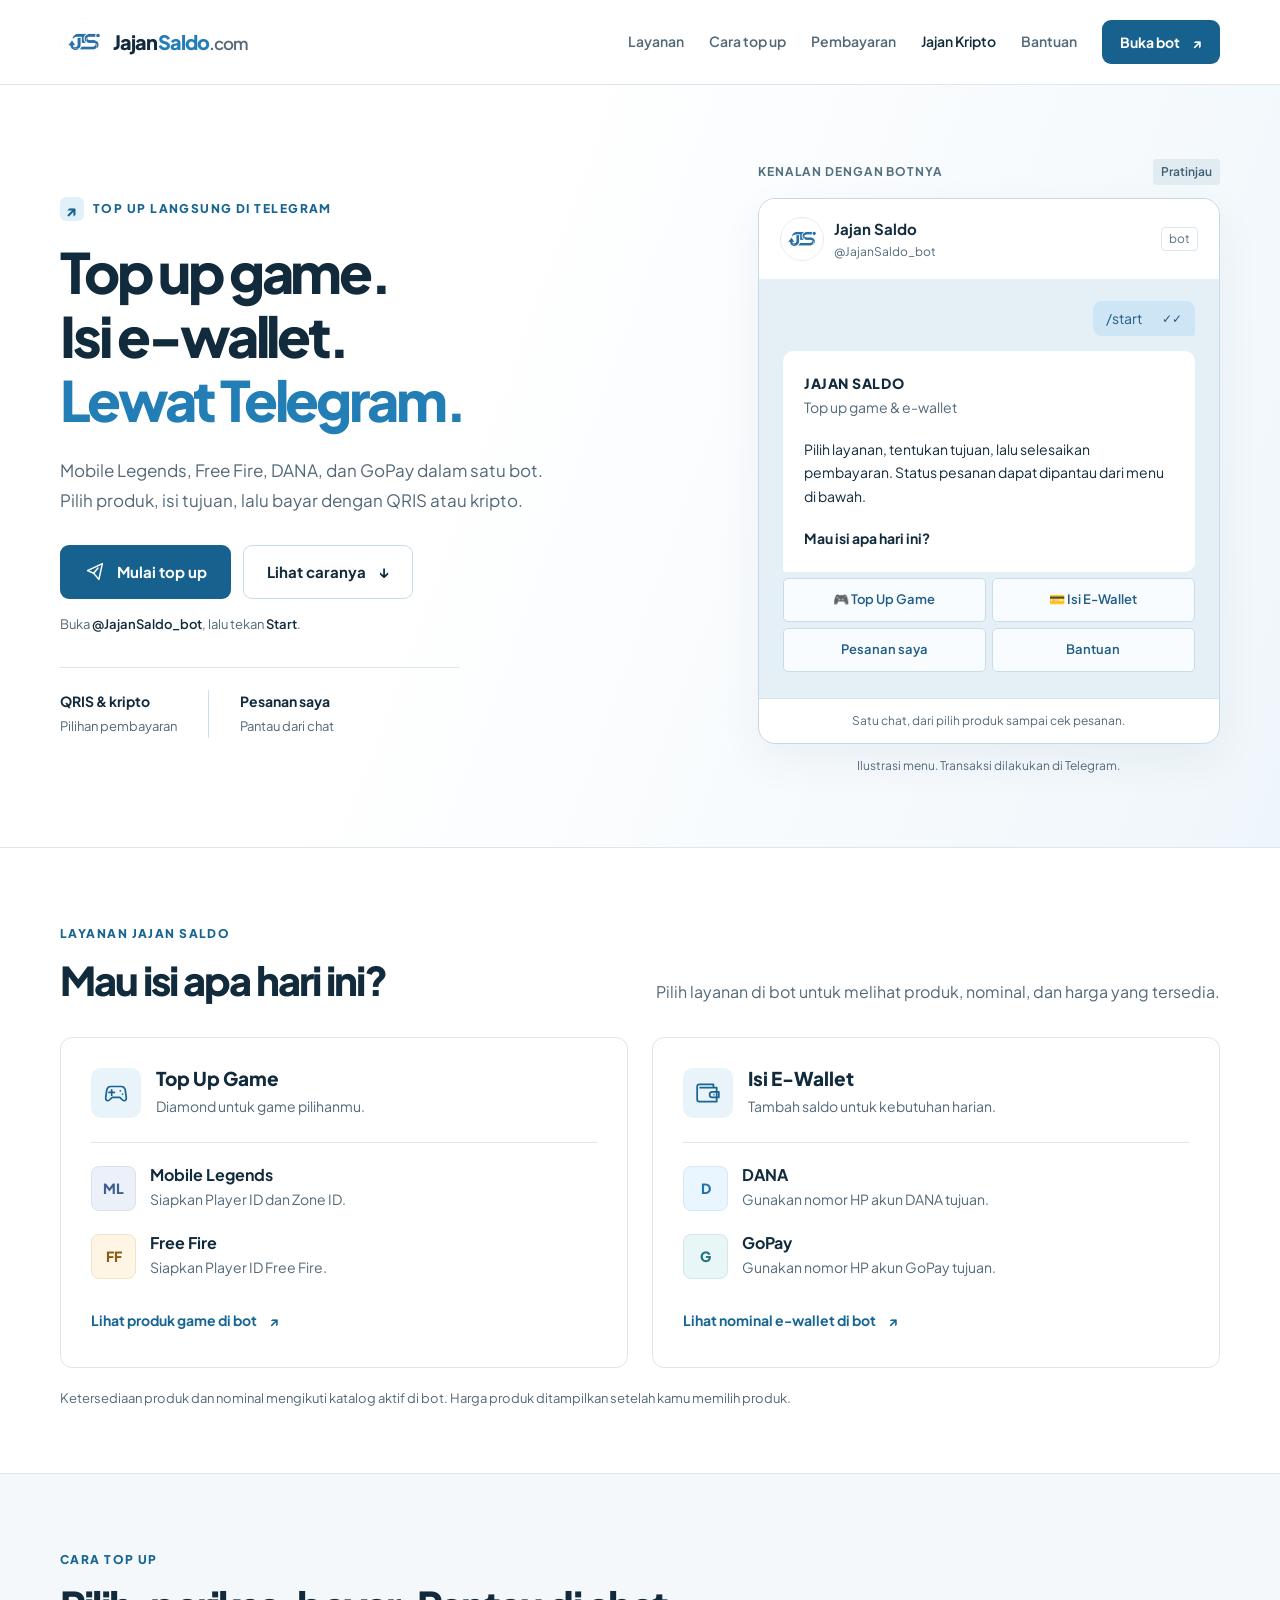
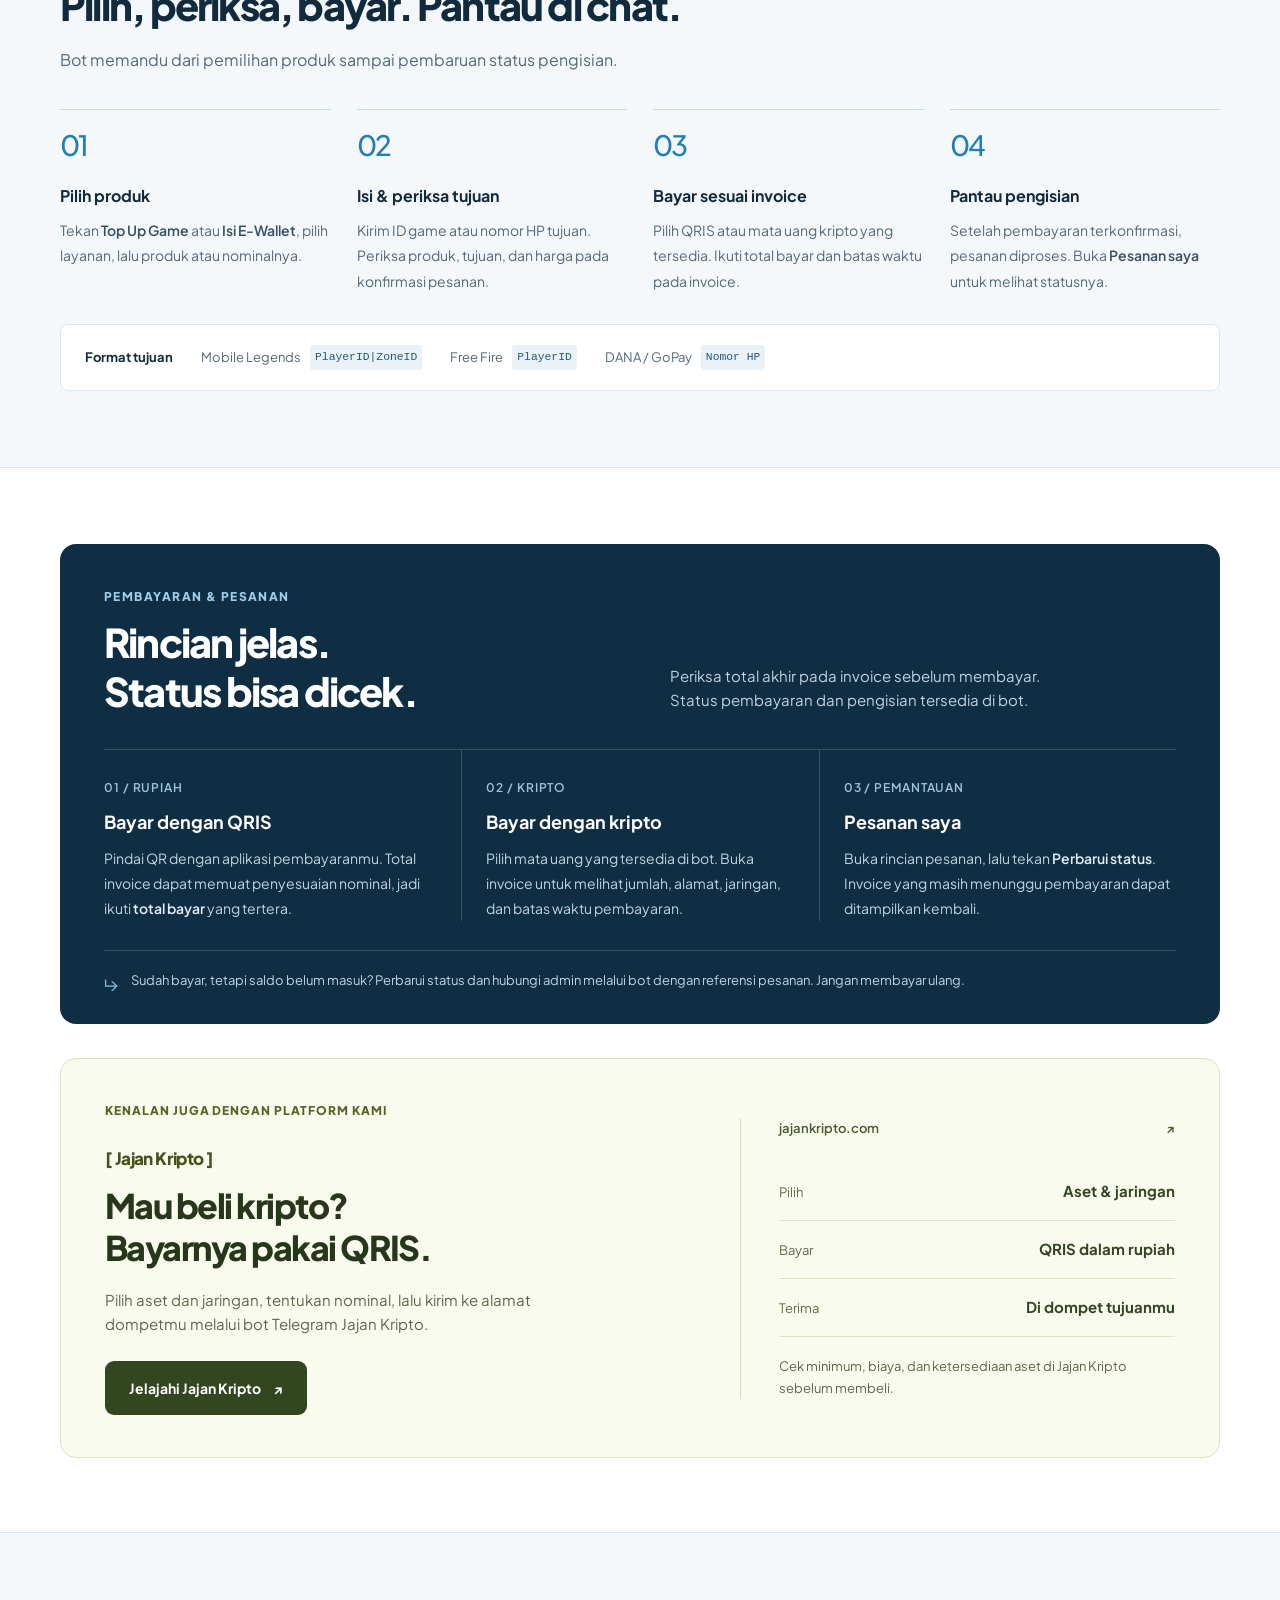
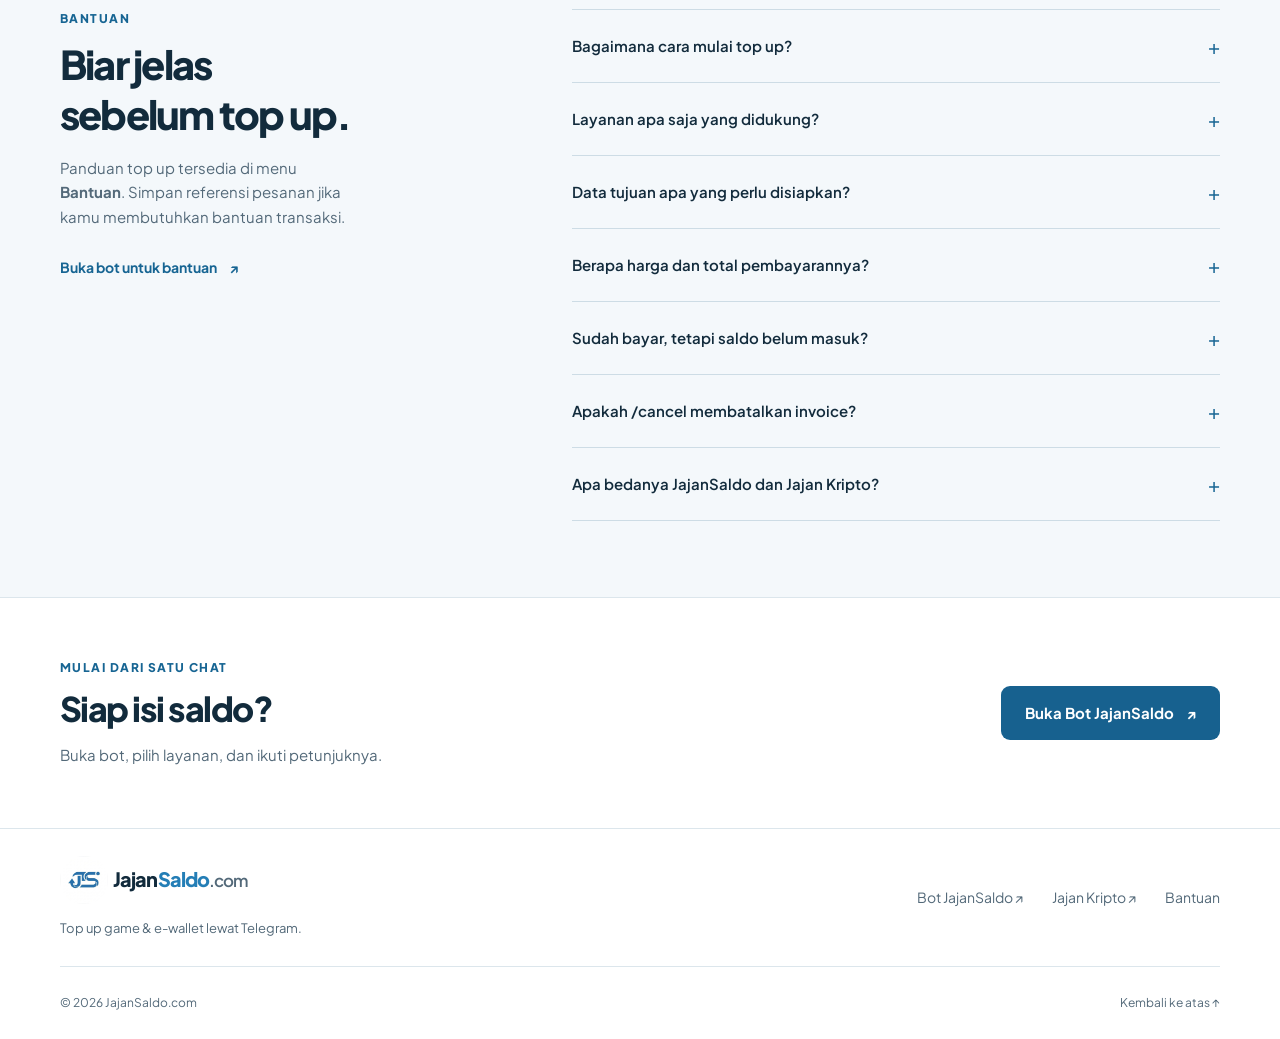
==== commit 31ac275e: "Update website files" ====
--- a/index.html
+++ b/index.html
@@ -3,1339 +3,133 @@
 <head>
   <meta charset="UTF-8">
   <meta name="viewport" content="width=device-width, initial-scale=1.0">
-  <meta name="theme-color" content="#247EB6">
-  <title>JajanSaldo.com — Top Up Game & E-Wallet</title>
-  <meta name="description" content="JajanSaldo.com adalah platform top up game dan saldo e-wallet dengan pilihan pembayaran QRIS dan kripto.">
-
+  <meta name="theme-color" content="#247eb6">
+  <title>JajanSaldo | Top Up Game &amp; E-Wallet via Bot Telegram</title>
+  <meta name="description" content="Top up Mobile Legends, Free Fire, DANA, dan GoPay lewat bot Telegram JajanSaldo. Bayar dengan QRIS atau kripto dan pantau status pesanan dari chat.">
+  <link rel="canonical" href="https://jajansaldo.com/">
+  <meta property="og:type" content="website">
+  <meta property="og:locale" content="id_ID">
+  <meta property="og:site_name" content="JajanSaldo">
+  <meta property="og:title" content="JajanSaldo | Top up game. Isi e-wallet. Lewat Telegram.">
+  <meta property="og:description" content="Mobile Legends, Free Fire, DANA, dan GoPay dalam satu bot. Pilih produk, isi tujuan, bayar sesuai invoice, lalu pantau pesananmu.">
+  <meta property="og:url" content="https://jajansaldo.com/">
+  <meta name="twitter:card" content="summary">
   <link rel="preconnect" href="https://fonts.googleapis.com">
   <link rel="preconnect" href="https://fonts.gstatic.com" crossorigin>
   <link href="https://fonts.googleapis.com/css2?family=Plus+Jakarta+Sans:wght@400;500;600;700;800&display=swap" rel="stylesheet">
-
-  <style>
-    :root {
-      --primary: #247EB6;
-      --primary-dark: #17618F;
-      --primary-deep: #0E4569;
-      --primary-soft: #EAF6FD;
-      --primary-soft-2: #F4FAFE;
-      --cyan: #42B8E7;
-      --ink: #102A3A;
-      --muted: #647B8B;
-      --line: #DCEAF2;
-      --white: #FFFFFF;
-      --surface: #F8FCFF;
-      --success: #1E9B64;
-      --shadow-sm: 0 10px 35px rgba(18, 83, 124, 0.08);
-      --shadow-md: 0 25px 70px rgba(18, 83, 124, 0.14);
-      --radius-lg: 28px;
-      --radius-md: 20px;
-    }
-
-    * {
-      box-sizing: border-box;
-      margin: 0;
-      padding: 0;
-    }
-
-    html {
-      scroll-behavior: smooth;
-    }
-
-    body {
-      font-family: 'Plus Jakarta Sans', system-ui, -apple-system, BlinkMacSystemFont, 'Segoe UI', sans-serif;
-      background: var(--white);
-      color: var(--ink);
-      line-height: 1.65;
-      overflow-x: hidden;
-    }
-
-    a {
-      color: inherit;
-    }
-
-    button,
-    input,
-    summary {
-      font: inherit;
-    }
-
-    .page-glow {
-      position: fixed;
-      inset: 0;
-      pointer-events: none;
-      z-index: -2;
-      background:
-        radial-gradient(circle at 12% 10%, rgba(66, 184, 231, 0.17), transparent 28%),
-        radial-gradient(circle at 88% 16%, rgba(36, 126, 182, 0.12), transparent 26%),
-        linear-gradient(180deg, #FFFFFF 0%, #F9FDFF 48%, #FFFFFF 100%);
-    }
-
-    .page-grid {
-      position: fixed;
-      inset: 0;
-      pointer-events: none;
-      z-index: -1;
-      opacity: 0.45;
-      background-image:
-        linear-gradient(rgba(36, 126, 182, 0.035) 1px, transparent 1px),
-        linear-gradient(90deg, rgba(36, 126, 182, 0.035) 1px, transparent 1px);
-      background-size: 42px 42px;
-      mask-image: linear-gradient(to bottom, #000, transparent 72%);
-    }
-
-    .container {
-      width: min(1140px, calc(100% - 40px));
-      margin: 0 auto;
-    }
-
-    .header {
-      position: sticky;
-      top: 0;
-      z-index: 50;
-      padding: 16px 0;
-      backdrop-filter: blur(18px);
-      background: rgba(255, 255, 255, 0.78);
-      border-bottom: 1px solid rgba(220, 234, 242, 0.72);
-    }
-
-    .nav {
-      display: flex;
-      align-items: center;
-      justify-content: space-between;
-      gap: 24px;
-    }
-
-    .brand {
-      display: inline-flex;
-      align-items: center;
-      gap: 10px;
-      text-decoration: none;
-      min-width: max-content;
-    }
-
-    .brand-logo {
-      width: 46px;
-      height: 46px;
-      border-radius: 14px;
-      object-fit: cover;
-      box-shadow: 0 8px 24px rgba(36, 126, 182, 0.15);
-    }
-
-    .brand-name {
-      font-size: 19px;
-      font-weight: 800;
-      letter-spacing: -0.04em;
-    }
-
-    .brand-name span {
-      color: var(--primary);
-    }
-
-    .nav-links {
-      display: flex;
-      align-items: center;
-      gap: 28px;
-    }
-
-    .nav-links a {
-      color: var(--muted);
-      text-decoration: none;
-      font-size: 14px;
-      font-weight: 700;
-      transition: color 0.2s ease;
-    }
-
-    .nav-links a:hover {
-      color: var(--primary);
-    }
-
-    .btn {
-      display: inline-flex;
-      align-items: center;
-      justify-content: center;
-      gap: 10px;
-      min-height: 48px;
-      padding: 0 22px;
-      border-radius: 14px;
-      border: 0;
-      text-decoration: none;
-      font-weight: 800;
-      font-size: 14px;
-      transition: transform 0.2s ease, box-shadow 0.2s ease, background 0.2s ease;
-    }
-
-    .btn:hover {
-      transform: translateY(-2px);
-    }
-
-    .btn-primary {
-      color: var(--white);
-      background: linear-gradient(135deg, var(--primary), var(--cyan));
-      box-shadow: 0 14px 34px rgba(36, 126, 182, 0.24);
-    }
-
-    .btn-primary:hover {
-      box-shadow: 0 18px 40px rgba(36, 126, 182, 0.31);
-    }
-
-    .btn-secondary {
-      color: var(--primary-deep);
-      background: var(--white);
-      border: 1px solid var(--line);
-      box-shadow: var(--shadow-sm);
-    }
-
-    .hero {
-      padding: 88px 0 72px;
-    }
-
-    .hero-grid {
-      display: grid;
-      grid-template-columns: 1.08fr 0.92fr;
-      align-items: center;
-      gap: 56px;
-    }
-
-    .eyebrow {
-      display: inline-flex;
-      align-items: center;
-      gap: 8px;
-      padding: 8px 12px;
-      margin-bottom: 22px;
-      border-radius: 999px;
-      border: 1px solid #CDE8F7;
-      background: rgba(234, 246, 253, 0.9);
-      color: var(--primary-dark);
-      font-size: 12px;
-      font-weight: 800;
-      letter-spacing: 0.03em;
-      text-transform: uppercase;
-    }
-
-    .eyebrow-dot {
-      width: 8px;
-      height: 8px;
-      border-radius: 50%;
-      background: var(--success);
-      box-shadow: 0 0 0 5px rgba(30, 155, 100, 0.12);
-    }
-
-    .hero h1 {
-      max-width: 760px;
-      font-size: clamp(40px, 6vw, 72px);
-      line-height: 1.04;
-      letter-spacing: -0.055em;
-      font-weight: 800;
-      margin-bottom: 24px;
-    }
-
-    .hero h1 .accent {
-      color: var(--primary);
-    }
-
-    .hero-copy {
-      max-width: 640px;
-      color: var(--muted);
-      font-size: clamp(16px, 2vw, 19px);
-      margin-bottom: 34px;
-    }
-
-    .hero-actions {
-      display: flex;
-      flex-wrap: wrap;
-      gap: 12px;
-      margin-bottom: 30px;
-    }
-
-    .trust-row {
-      display: flex;
-      flex-wrap: wrap;
-      align-items: center;
-      gap: 14px 22px;
-      color: var(--muted);
-      font-size: 13px;
-      font-weight: 700;
-    }
-
-    .trust-item {
-      display: inline-flex;
-      align-items: center;
-      gap: 8px;
-    }
-
-    .trust-check {
-      display: grid;
-      place-items: center;
-      width: 22px;
-      height: 22px;
-      border-radius: 50%;
-      color: var(--success);
-      background: rgba(30, 155, 100, 0.1);
-      font-size: 12px;
-    }
-
-    .hero-card-wrap {
-      position: relative;
-      min-height: 520px;
-      display: grid;
-      place-items: center;
-    }
-
-    .hero-orb {
-      position: absolute;
-      width: 430px;
-      height: 430px;
-      border-radius: 50%;
-      background: linear-gradient(145deg, rgba(66, 184, 231, 0.22), rgba(36, 126, 182, 0.04));
-      filter: blur(0.2px);
-    }
-
-    .checkout-card {
-      position: relative;
-      width: min(100%, 420px);
-      border-radius: 30px;
-      padding: 22px;
-      background: rgba(255, 255, 255, 0.92);
-      border: 1px solid rgba(205, 232, 247, 0.95);
-      box-shadow: var(--shadow-md);
-      transform: rotate(1.2deg);
-    }
-
-    .checkout-head {
-      display: flex;
-      justify-content: space-between;
-      align-items: center;
-      gap: 14px;
-      padding-bottom: 18px;
-      border-bottom: 1px solid var(--line);
-    }
-
-    .mini-brand {
-      display: flex;
-      align-items: center;
-      gap: 10px;
-      font-size: 13px;
-      font-weight: 800;
-    }
-
-    .mini-logo {
-      width: 38px;
-      height: 38px;
-      border-radius: 11px;
-      object-fit: cover;
-    }
-
-    .status-pill {
-      display: inline-flex;
-      align-items: center;
-      gap: 7px;
-      color: var(--success);
-      background: rgba(30, 155, 100, 0.09);
-      padding: 7px 10px;
-      border-radius: 999px;
-      font-size: 11px;
-      font-weight: 800;
-    }
-
-    .status-pill::before {
-      content: '';
-      width: 7px;
-      height: 7px;
-      border-radius: 50%;
-      background: var(--success);
-    }
-
-    .order-label {
-      margin-top: 20px;
-      color: var(--muted);
-      font-size: 11px;
-      font-weight: 800;
-      text-transform: uppercase;
-      letter-spacing: 0.08em;
-    }
-
-    .order-product {
-      display: flex;
-      align-items: center;
-      gap: 14px;
-      margin: 12px 0 18px;
-      padding: 14px;
-      border: 1px solid var(--line);
-      border-radius: 18px;
-      background: var(--surface);
-    }
-
-    .product-mark {
-      width: 50px;
-      height: 50px;
-      border-radius: 15px;
-      display: grid;
-      place-items: center;
-      color: var(--white);
-      background: linear-gradient(145deg, var(--primary-deep), var(--cyan));
-      font-size: 18px;
-      font-weight: 800;
-      letter-spacing: -0.04em;
-    }
-
-    .order-product h3 {
-      font-size: 14px;
-      margin-bottom: 2px;
-    }
-
-    .order-product p {
-      color: var(--muted);
-      font-size: 12px;
-    }
-
-    .nominal-row {
-      display: grid;
-      grid-template-columns: repeat(3, 1fr);
-      gap: 9px;
-      margin-bottom: 18px;
-    }
-
-    .nominal {
-      padding: 11px 8px;
-      border: 1px solid var(--line);
-      border-radius: 13px;
-      text-align: center;
-      background: var(--white);
-      font-size: 11px;
-      font-weight: 800;
-    }
-
-    .nominal.active {
-      color: var(--primary-dark);
-      border-color: #8CCBEA;
-      background: var(--primary-soft);
-    }
-
-    .pay-row {
-      display: flex;
-      gap: 10px;
-    }
-
-    .pay-chip {
-      flex: 1;
-      padding: 12px;
-      border-radius: 14px;
-      border: 1px solid var(--line);
-      background: var(--white);
-      text-align: center;
-      font-size: 11px;
-      font-weight: 800;
-    }
-
-    .pay-chip.active {
-      color: var(--white);
-      border-color: var(--primary);
-      background: var(--primary);
-    }
-
-    .floating-badge {
-      position: absolute;
-      z-index: 3;
-      padding: 12px 15px;
-      border-radius: 15px;
-      background: rgba(255, 255, 255, 0.95);
-      border: 1px solid var(--line);
-      box-shadow: var(--shadow-sm);
-      font-size: 12px;
-      font-weight: 800;
-    }
-
-    .floating-badge.top {
-      top: 72px;
-      right: 2px;
-      transform: rotate(-4deg);
-    }
-
-    .floating-badge.bottom {
-      bottom: 64px;
-      left: -12px;
-      transform: rotate(3deg);
-    }
-
-    .section {
-      padding: 86px 0;
-    }
-
-    .section-soft {
-      background: linear-gradient(180deg, var(--primary-soft-2), #FFFFFF);
-      border-top: 1px solid #EDF6FB;
-      border-bottom: 1px solid #EDF6FB;
-    }
-
-    .section-head {
-      max-width: 720px;
-      margin: 0 auto 42px;
-      text-align: center;
-    }
-
-    .section-kicker {
-      display: block;
-      margin-bottom: 10px;
-      color: var(--primary);
-      font-size: 12px;
-      font-weight: 800;
-      letter-spacing: 0.1em;
-      text-transform: uppercase;
-    }
-
-    .section-title {
-      font-size: clamp(30px, 4vw, 46px);
-      line-height: 1.15;
-      letter-spacing: -0.045em;
-      margin-bottom: 14px;
-    }
-
-    .section-desc {
-      color: var(--muted);
-      font-size: 16px;
-    }
-
-    .service-grid {
-      display: grid;
-      grid-template-columns: repeat(3, 1fr);
-      gap: 18px;
-    }
-
-    .service-card {
-      position: relative;
-      min-height: 320px;
-      padding: 28px;
-      border-radius: var(--radius-lg);
-      border: 1px solid var(--line);
-      background: rgba(255, 255, 255, 0.95);
-      box-shadow: var(--shadow-sm);
-      overflow: hidden;
-      transition: transform 0.25s ease, border-color 0.25s ease, box-shadow 0.25s ease;
-    }
-
-    .service-card:hover {
-      transform: translateY(-7px);
-      border-color: #AFDBF1;
-      box-shadow: var(--shadow-md);
-    }
-
-    .service-card::after {
-      content: '';
-      position: absolute;
-      right: -55px;
-      bottom: -55px;
-      width: 150px;
-      height: 150px;
-      border-radius: 50%;
-      background: rgba(66, 184, 231, 0.08);
-    }
-
-    .service-icon {
-      width: 54px;
-      height: 54px;
-      display: grid;
-      place-items: center;
-      margin-bottom: 24px;
-      border-radius: 17px;
-      color: var(--primary);
-      background: var(--primary-soft);
-    }
-
-    .service-icon svg {
-      width: 25px;
-      height: 25px;
-      stroke: currentColor;
-    }
-
-    .service-card h3 {
-      margin-bottom: 10px;
-      font-size: 21px;
-      letter-spacing: -0.025em;
-    }
-
-    .service-card p {
-      color: var(--muted);
-      font-size: 14px;
-      margin-bottom: 22px;
-    }
-
-    .brand-list {
-      display: flex;
-      flex-wrap: wrap;
-      gap: 8px;
-    }
-
-    .brand-chip {
-      padding: 8px 10px;
-      border: 1px solid var(--line);
-      border-radius: 10px;
-      background: var(--surface);
-      color: var(--primary-deep);
-      font-size: 11px;
-      font-weight: 800;
-    }
-
-    .steps {
-      display: grid;
-      grid-template-columns: repeat(4, 1fr);
-      gap: 18px;
-      counter-reset: step;
-    }
-
-    .step {
-      position: relative;
-      padding: 26px;
-      border-radius: 22px;
-      border: 1px solid var(--line);
-      background: var(--white);
-    }
-
-    .step::before {
-      counter-increment: step;
-      content: counter(step);
-      width: 38px;
-      height: 38px;
-      display: grid;
-      place-items: center;
-      margin-bottom: 18px;
-      border-radius: 12px;
-      background: var(--primary);
-      color: var(--white);
-      font-weight: 800;
-      box-shadow: 0 10px 22px rgba(36, 126, 182, 0.2);
-    }
-
-    .step h3 {
-      font-size: 16px;
-      margin-bottom: 7px;
-    }
-
-    .step p {
-      color: var(--muted);
-      font-size: 13px;
-    }
-
-    .payment-panel {
-      display: grid;
-      grid-template-columns: 0.92fr 1.08fr;
-      align-items: stretch;
-      gap: 24px;
-      padding: 30px;
-      border-radius: 32px;
-      background: linear-gradient(145deg, var(--primary-deep), var(--primary));
-      box-shadow: var(--shadow-md);
-      overflow: hidden;
-    }
-
-    .payment-copy {
-      padding: 18px 14px;
-      color: var(--white);
-    }
-
-    .payment-copy .section-kicker {
-      color: #BDE8FB;
-    }
-
-    .payment-copy h2 {
-      font-size: clamp(29px, 4vw, 44px);
-      line-height: 1.14;
-      letter-spacing: -0.04em;
-      margin-bottom: 14px;
-    }
-
-    .payment-copy p {
-      color: rgba(255, 255, 255, 0.76);
-      max-width: 480px;
-      margin-bottom: 24px;
-    }
-
-    .payment-note {
-      display: inline-flex;
-      align-items: center;
-      gap: 8px;
-      padding: 10px 12px;
-      border-radius: 12px;
-      background: rgba(255, 255, 255, 0.1);
-      font-size: 12px;
-      font-weight: 700;
-    }
-
-    .payment-cards {
-      display: grid;
-      grid-template-columns: repeat(2, 1fr);
-      gap: 14px;
-    }
-
-    .payment-card {
-      min-height: 190px;
-      padding: 22px;
-      border-radius: 23px;
-      background: rgba(255, 255, 255, 0.96);
-      border: 1px solid rgba(255, 255, 255, 0.36);
-    }
-
-    .payment-card .payment-icon {
-      width: 48px;
-      height: 48px;
-      display: grid;
-      place-items: center;
-      margin-bottom: 18px;
-      border-radius: 14px;
-      background: var(--primary-soft);
-      color: var(--primary);
-      font-weight: 800;
-    }
-
-    .payment-card h3 {
-      font-size: 18px;
-      margin-bottom: 8px;
-    }
-
-    .payment-card p {
-      color: var(--muted);
-      font-size: 13px;
-    }
-
-    .benefit-grid {
-      display: grid;
-      grid-template-columns: repeat(4, 1fr);
-      gap: 16px;
-    }
-
-    .benefit {
-      padding: 23px;
-      border-radius: 20px;
-      border: 1px solid var(--line);
-      background: var(--white);
-    }
-
-    .benefit strong {
-      display: block;
-      margin-bottom: 7px;
-      color: var(--primary-deep);
-      font-size: 14px;
-    }
-
-    .benefit p {
-      color: var(--muted);
-      font-size: 13px;
-    }
-
-    .faq-wrap {
-      max-width: 840px;
-      margin: 0 auto;
-    }
-
-    details {
-      border: 1px solid var(--line);
-      border-radius: 18px;
-      background: var(--white);
-      margin-bottom: 12px;
-      overflow: hidden;
-    }
-
-    summary {
-      position: relative;
-      list-style: none;
-      cursor: pointer;
-      padding: 20px 56px 20px 22px;
-      font-weight: 800;
-      font-size: 14px;
-    }
-
-    summary::-webkit-details-marker {
-      display: none;
-    }
-
-    summary::after {
-      content: '+';
-      position: absolute;
-      top: 50%;
-      right: 22px;
-      transform: translateY(-50%);
-      width: 26px;
-      height: 26px;
-      display: grid;
-      place-items: center;
-      border-radius: 8px;
-      background: var(--primary-soft);
-      color: var(--primary);
-      font-size: 18px;
-    }
-
-    details[open] summary::after {
-      content: '−';
-    }
-
-    .faq-answer {
-      padding: 0 22px 20px;
-      color: var(--muted);
-      font-size: 14px;
-    }
-
-    .cta {
-      padding: 30px 0 90px;
-    }
-
-    .cta-box {
-      position: relative;
-      padding: 54px 38px;
-      border-radius: 32px;
-      text-align: center;
-      overflow: hidden;
-      background: linear-gradient(140deg, #EAF6FD 0%, #F8FDFF 50%, #DDF2FC 100%);
-      border: 1px solid #CDE8F7;
-    }
-
-    .cta-box::before,
-    .cta-box::after {
-      content: '';
-      position: absolute;
-      width: 180px;
-      height: 180px;
-      border-radius: 50%;
-      background: rgba(36, 126, 182, 0.08);
-    }
-
-    .cta-box::before {
-      left: -80px;
-      top: -90px;
-    }
-
-    .cta-box::after {
-      right: -70px;
-      bottom: -100px;
-    }
-
-    .cta-box h2 {
-      position: relative;
-      z-index: 1;
-      font-size: clamp(30px, 4vw, 46px);
-      line-height: 1.15;
-      letter-spacing: -0.045em;
-      margin-bottom: 12px;
-    }
-
-    .cta-box p {
-      position: relative;
-      z-index: 1;
-      max-width: 600px;
-      margin: 0 auto 24px;
-      color: var(--muted);
-    }
-
-    .cta-box .btn {
-      position: relative;
-      z-index: 1;
-    }
-
-    .footer {
-      border-top: 1px solid var(--line);
-      padding: 34px 0;
-      background: var(--surface);
-    }
-
-    .footer-row {
-      display: flex;
-      align-items: center;
-      justify-content: space-between;
-      gap: 18px;
-    }
-
-    .footer-brand {
-      display: flex;
-      align-items: center;
-      gap: 10px;
-    }
-
-    .footer-logo {
-      width: 38px;
-      height: 38px;
-      border-radius: 11px;
-      object-fit: cover;
-    }
-
-    .footer strong {
-      font-size: 14px;
-    }
-
-    .copyright {
-      color: var(--muted);
-      font-size: 12px;
-      text-align: right;
-    }
-
-    @media (max-width: 960px) {
-      .nav-links {
-        display: none;
-      }
-
-      .hero-grid {
-        grid-template-columns: 1fr;
-        text-align: center;
-      }
-
-      .hero-copy {
-        margin-left: auto;
-        margin-right: auto;
-      }
-
-      .hero-actions,
-      .trust-row {
-        justify-content: center;
-      }
-
-      .hero-card-wrap {
-        min-height: 470px;
-      }
-
-      .service-grid {
-        grid-template-columns: repeat(2, 1fr);
-      }
-
-      .service-card:last-child {
-        grid-column: 1 / -1;
-      }
-
-      .steps,
-      .benefit-grid {
-        grid-template-columns: repeat(2, 1fr);
-      }
-
-      .payment-panel {
-        grid-template-columns: 1fr;
-      }
-    }
-
-    @media (max-width: 640px) {
-      .container {
-        width: min(100% - 28px, 1140px);
-      }
-
-      .header {
-        padding: 11px 0;
-      }
-
-      .brand-name {
-        font-size: 16px;
-      }
-
-      .brand-logo {
-        width: 40px;
-        height: 40px;
-      }
-
-      .header .btn {
-        min-height: 42px;
-        padding: 0 14px;
-        font-size: 12px;
-      }
-
-      .hero {
-        padding: 62px 0 48px;
-      }
-
-      .hero h1 {
-        font-size: clamp(38px, 13vw, 58px);
-      }
-
-      .hero-actions .btn {
-        width: 100%;
-      }
-
-      .hero-card-wrap {
-        min-height: 430px;
-      }
-
-      .hero-orb {
-        width: 330px;
-        height: 330px;
-      }
-
-      .checkout-card {
-        padding: 17px;
-      }
-
-      .floating-badge.top {
-        top: 36px;
-        right: -5px;
-      }
-
-      .floating-badge.bottom {
-        left: -5px;
-        bottom: 38px;
-      }
-
-      .section {
-        padding: 64px 0;
-      }
-
-      .service-grid,
-      .steps,
-      .payment-cards,
-      .benefit-grid {
-        grid-template-columns: 1fr;
-      }
-
-      .service-card:last-child {
-        grid-column: auto;
-      }
-
-      .payment-panel {
-        padding: 18px;
-        border-radius: 25px;
-      }
-
-      .cta {
-        padding-bottom: 64px;
-      }
-
-      .cta-box {
-        padding: 42px 20px;
-        border-radius: 25px;
-      }
-
-      .footer-row {
-        flex-direction: column;
-        text-align: center;
-      }
-
-      .copyright {
-        text-align: center;
-      }
-    }
-
-    @media (prefers-reduced-motion: reduce) {
-      * {
-        scroll-behavior: auto !important;
-        transition: none !important;
-      }
-    }
-    /* Professional layout refinements */
-    :root { --muted: #506979; --shadow-sm: 0 6px 20px rgba(18, 83, 124, .04); --shadow-md: 0 20px 55px rgba(18,83,124,.10); --radius-lg: 16px; }
-    html { scroll-padding-top: 100px; }
-    .page-grid, .hero-orb, .floating-badge { display: none; }
-    .page-glow { background: #fff; }
-    .header { background: rgba(255,255,255,.96); padding: 14px 0; }
-    .hero { padding: 72px 0; background: linear-gradient(110deg,#fff 45%,#f0f7fb); }
-    .hero-grid { gap: 64px; }
-    .hero h1 { font-size: clamp(38px,5vw,62px); line-height: 1.13; }
-    .hero-copy { font-size: 16px; line-height: 1.85; }
-    .btn { border-radius: 10px; font-weight: 700; }
-    .btn-primary { background: var(--primary); box-shadow: 0 5px 14px rgba(36,126,182,.12); }
-    .btn-primary:hover { background: var(--primary-dark); }
-    .checkout-card { transform: none; border-radius: 18px; padding: 26px; }
-    .hero-card-wrap { min-height: 440px; }
-    .section { padding: 64px 0; }
-    .section-title { font-size: clamp(28px,3.6vw,38px); line-height: 1.25; }
-    .section-desc { font-size: 14px; }
-    .service-card { min-height: 300px; padding: 26px; }
-    .service-card::after { display: none; }
-    .service-card:hover { transform: translateY(-3px); }
-    .service-card h3 { font-size: 20px; }
-    .service-icon { border-radius: 12px; }
-    .step, .benefit, details { border-radius: 12px; }
-    .payment-panel, .cta-box { border-radius: 18px; }
-    .payment-panel { background: var(--primary-deep); }
-    .payment-card { border-radius: 12px; }
-    .cta-box::before, .cta-box::after { display: none; }
-    a:focus-visible, button:focus-visible, summary:focus-visible { outline: 3px solid var(--primary); outline-offset: 5px; }
-    .menu-toggle { display:none; min-height:44px; padding:8px 12px; border:1px solid var(--line); border-radius:8px; background:#fff; color:var(--ink); cursor:pointer; }
-    .preview-note { margin-top:18px; font-size:11px; text-align:center; color:var(--muted); }
-    @media(max-width:960px) { .menu-toggle { display:block; margin-left:auto; } .nav-links.is-open { display:flex; position:absolute; top:100%; left:0; right:0; flex-direction:column; gap:0; background:#fff; border-bottom:1px solid var(--line); padding:12px 20px; } .nav-links a { padding:12px; } .hero-grid { gap:28px; } }
-    @media(max-width:640px) { .nav { gap:10px; } .nav>.btn { display:none; } .hero { padding:44px 0; } .hero h1 { font-size:42px; } .hero-card-wrap { min-height:0; } .checkout-card { padding:22px; } .section { padding:44px 0; } .payment-panel { padding:22px; } }
-    @media(prefers-reduced-motion:reduce) { html { scroll-behavior:auto; } *, *::before, *::after { transition:none!important; animation:none!important; } }
-  </style>
+  <link rel="icon" href="favicon.ico" type="image/x-icon">
+  <link rel="stylesheet" href="assets/styles.css">
+  <script src="assets/main.js" defer></script>
+  <script type="application/ld+json">
+    {"@context":"https://schema.org","@type":"WebSite","name":"JajanSaldo","url":"https://jajansaldo.com/","inLanguage":"id","description":"Top up game dan e-wallet melalui bot Telegram, dengan pembayaran QRIS atau kripto."}
+  </script>
 </head>
 <body>
-  <div class="page-glow"></div>
-  <div class="page-grid"></div>
-
-  <header class="header">
+  <a class="skip-link" href="#konten">Lewati ke konten</a>
+  <header class="header" id="top">
     <div class="container nav">
-      <a class="brand" href="#top" aria-label="JajanSaldo.com beranda">
-        <img class="brand-logo" src="[data-uri]" alt="Logo JajanSaldo.com">
-        <span class="brand-name">Jajan<span>Saldo</span>.com</span>
-      </a>
-
-      <button class="menu-toggle" type="button" aria-expanded="false" aria-controls="main-navigation">Menu ☰</button>
-      <nav id="main-navigation" class="nav-links" aria-label="Navigasi utama">
-        <a href="#layanan">Layanan</a>
-        <a href="#cara-kerja">Cara Kerja</a>
-        <a href="#pembayaran">Pembayaran</a>
-        <a href="#faq">FAQ</a>
+      <a class="brand" href="#top" aria-label="JajanSaldo, beranda"><img class="brand-logo" src="assets/logo.jpg" width="48" height="48" alt=""><span>Jajan<span class="brand-accent">Saldo</span><span class="brand-domain">.com</span></span></a>
+      <button class="menu-toggle" type="button" aria-expanded="false" aria-controls="main-navigation" hidden>Menu <span aria-hidden="true">☰</span></button>
+      <nav class="nav-links" id="main-navigation" aria-label="Navigasi utama">
+        <a href="#layanan">Layanan</a><a href="#cara-kerja">Cara top up</a><a href="#pembayaran">Pembayaran</a><a href="#jajan-kripto" class="nav-crypto">Jajan Kripto</a><a href="#faq">Bantuan</a>
       </nav>
-
-      <a href="https://t.me/JajanSaldo_bot" class="btn btn-primary">Buka Telegram ↗</a>
+      <a class="btn btn-primary nav-cta" href="https://t.me/JajanSaldo_bot" target="_blank" rel="noopener noreferrer">Buka bot <span aria-hidden="true">↗</span></a>
     </div>
   </header>
-
-  <main id="top">
-    <section class="hero">
+  <main id="konten">
+    <section class="hero" aria-labelledby="hero-title">
       <div class="container hero-grid">
-        <div class="hero-content">
-          <span class="eyebrow"><span class="eyebrow-dot"></span> Jajan digital lebih simpel</span>
-          <h1>Top Up Game &amp; E-Wallet <span class="accent">Tanpa Ribet.</span></h1>
-          <p class="hero-copy">Top up game, isi saldo e-wallet, dan beli voucher digital melalui JajanSaldo. Temukan produk dan nominal yang kamu butuhkan, lalu lanjutkan pemesanan di Telegram.</p>
-
+        <div class="hero-copy">
+          <p class="eyebrow"><span class="tiny-icon" aria-hidden="true">↗</span> TOP UP LANGSUNG DI TELEGRAM</p>
+          <h1 id="hero-title">Top up game.<br>Isi e-wallet.<br><span>Lewat Telegram.</span></h1>
+          <p class="hero-description">Mobile Legends, Free Fire, DANA, dan GoPay dalam satu bot. Pilih produk, isi tujuan, lalu bayar dengan QRIS atau kripto.</p>
           <div class="hero-actions">
-            <a class="btn btn-primary" href="https://t.me/JajanSaldo_bot">Pesan di Telegram <span aria-hidden="true">↗</span></a>
-            <a class="btn btn-secondary" href="#cara-kerja">Lihat Cara Kerja</a>
+            <a class="btn btn-primary" href="https://t.me/JajanSaldo_bot" target="_blank" rel="noopener noreferrer"><svg viewBox="0 0 24 24" fill="none" stroke="currentColor" stroke-width="1.7" aria-hidden="true"><path d="m21 3-4 18-6-7-7-3 17-8Z" stroke-linejoin="round"/><path d="m11 14 5-6" stroke-linecap="round"/></svg>Mulai top up</a>
+            <a class="btn btn-secondary" href="#cara-kerja">Lihat caranya <span aria-hidden="true">↓</span></a>
           </div>
-
-          <div class="trust-row" aria-label="Keunggulan singkat">
-            <span class="trust-item"><span class="trust-check">✓</span> Proses praktis</span>
-            <span class="trust-item"><span class="trust-check">✓</span> Harga transparan</span>
-            <span class="trust-item"><span class="trust-check">✓</span> QRIS &amp; kripto</span>
+          <p class="start-hint">Buka <strong>@JajanSaldo_bot</strong>, lalu tekan <strong>Start</strong>.</p>
+          <div class="hero-facts" aria-label="Fitur JajanSaldo"><span><strong>QRIS &amp; kripto</strong><span>Pilihan pembayaran</span></span><span><strong>Pesanan saya</strong><span>Pantau dari chat</span></span></div>
+        </div>
+        <figure class="bot-preview">
+          <div class="preview-heading"><span>KENALAN DENGAN BOTNYA</span><span class="preview-label">Pratinjau</span></div>
+          <div class="chat-window">
+            <div class="chat-header"><img src="assets/logo.jpg" class="chat-avatar" width="44" height="44" alt=""><div><strong>Jajan Saldo</strong><span>@JajanSaldo_bot</span></div><span class="chat-bot-label">bot</span></div>
+            <div class="chat-body">
+              <div class="chat-command" aria-hidden="true">/start <span>✓✓</span></div>
+              <div class="chat-bubble"><p class="chat-message-title">JAJAN SALDO</p><p class="chat-subtitle">Top up game &amp; e-wallet</p><p>Pilih layanan, tentukan tujuan, lalu selesaikan pembayaran. Status pesanan dapat dipantau dari menu di bawah.</p><p class="chat-question">Mau isi apa hari ini?</p></div>
+              <div class="chat-keyboard" aria-label="Ilustrasi tombol menu utama bot"><span>🎮 Top Up Game</span><span>💳 Isi E-Wallet</span><span>Pesanan saya</span><span>Bantuan</span></div>
+            </div>
+            <div class="chat-footer"><span>Satu chat, dari pilih produk sampai cek pesanan.</span></div>
           </div>
+          <figcaption>Ilustrasi menu. Transaksi dilakukan di Telegram.</figcaption>
+        </figure>
+      </div>
+    </section>
+    <section class="section services" id="layanan" aria-labelledby="services-title">
+      <div class="container">
+        <div class="section-heading split-heading"><div><p class="eyebrow">LAYANAN JAJAN SALDO</p><h2 id="services-title">Mau isi apa hari ini?</h2></div><p>Pilih layanan di bot untuk melihat produk, nominal, dan harga yang tersedia.</p></div>
+        <div class="service-grid">
+          <article class="service-card">
+            <div class="service-heading"><span class="service-icon" aria-hidden="true"><svg viewBox="0 0 24 24" fill="none" stroke="currentColor" stroke-width="1.6" stroke-linecap="round" stroke-linejoin="round"><path d="M7 6h10c2 0 3 1 3.5 3l1 7c.4 3-2 4-4 2l-2-2h-7l-2 2c-2 2-4.4 1-4-2l1-7C4 7 5 6 7 6Z"/><path d="M8 9v5m-2.5-2.5h5M16 10h.01M18 13h.01"/></svg></span><div><h3>Top Up Game</h3><p>Diamond untuk game pilihanmu.</p></div></div>
+            <div class="service-item"><span class="service-monogram ml" aria-hidden="true">ML</span><div><h4>Mobile Legends</h4><p>Siapkan Player ID dan Zone ID.</p></div></div>
+            <div class="service-item"><span class="service-monogram ff" aria-hidden="true">FF</span><div><h4>Free Fire</h4><p>Siapkan Player ID Free Fire.</p></div></div>
+            <a class="text-link" href="https://t.me/JajanSaldo_bot" target="_blank" rel="noopener noreferrer">Lihat produk game di bot <span aria-hidden="true">↗</span></a>
+          </article>
+          <article class="service-card">
+            <div class="service-heading"><span class="service-icon" aria-hidden="true"><svg viewBox="0 0 24 24" fill="none" stroke="currentColor" stroke-width="1.6" stroke-linejoin="round"><path d="M4 7h16v13H4a2 2 0 0 1-2-2V6a2 2 0 0 1 2-2h13v3"/><path d="M16 11h6v5h-6a2.5 2.5 0 0 1 0-5Z"/><path d="M17 13.5h1"/></svg></span><div><h3>Isi E-Wallet</h3><p>Tambah saldo untuk kebutuhan harian.</p></div></div>
+            <div class="service-item"><span class="service-monogram dana" aria-hidden="true">D</span><div><h4>DANA</h4><p>Gunakan nomor HP akun DANA tujuan.</p></div></div>
+            <div class="service-item"><span class="service-monogram gopay" aria-hidden="true">G</span><div><h4>GoPay</h4><p>Gunakan nomor HP akun GoPay tujuan.</p></div></div>
+            <a class="text-link" href="https://t.me/JajanSaldo_bot" target="_blank" rel="noopener noreferrer">Lihat nominal e-wallet di bot <span aria-hidden="true">↗</span></a>
+          </article>
         </div>
-
-        <div class="hero-card-wrap" aria-label="Ilustrasi pemesanan JajanSaldo">
-          <div class="hero-orb"></div>
-          <div class="floating-badge top">QRIS siap dipilih</div>
-          <div class="floating-badge bottom">USDT / Kripto</div>
-
-          <div class="checkout-card">
-            <div class="checkout-head">
-              <div class="mini-brand">
-                <img class="mini-logo" src="[data-uri]" alt="">
-                <span>JajanSaldo.com</span>
-              </div>
-              <span class="status-pill">Contoh pesanan</span>
-            </div>
-
-            <div class="order-label">Pilih produk</div>
-            <div class="order-product">
-              <div class="product-mark">ML</div>
-              <div>
-                <h3>Mobile Legends</h3>
-                <p>Top up diamond</p>
-              </div>
-            </div>
-
-            <div class="order-label">Pilih nominal</div>
-            <div class="nominal-row">
-              <div class="nominal">86 DM</div>
-              <div class="nominal active">172 DM</div>
-              <div class="nominal">257 DM</div>
-            </div>
-
-            <div class="order-label">Metode pembayaran</div>
-            <div class="pay-row">
-              <div class="pay-chip active">QRIS</div>
-              <div class="pay-chip">Kripto</div>
-            </div>
-            <p class="preview-note">Ilustrasi pilihan produk. Harga, stok, dan metode pembayaran mengikuti pilihan yang tersedia di bot Telegram.</p>
-          </div>
+        <p class="section-note">Ketersediaan produk dan nominal mengikuti katalog aktif di bot. Harga produk ditampilkan setelah kamu memilih produk.</p>
+      </div>
+    </section>
+    <section class="section how-it-works" id="cara-kerja" aria-labelledby="steps-title">
+      <div class="container">
+        <div class="section-heading"><p class="eyebrow">CARA TOP UP</p><h2 id="steps-title">Pilih, periksa, bayar. Pantau di chat.</h2><p>Bot memandu dari pemilihan produk sampai pembaruan status pengisian.</p></div>
+        <ol class="steps">
+          <li class="step"><span class="step-number" aria-hidden="true">01</span><h3>Pilih produk</h3><p>Tekan <strong>Top Up Game</strong> atau <strong>Isi E-Wallet</strong>, pilih layanan, lalu produk atau nominalnya.</p></li>
+          <li class="step"><span class="step-number" aria-hidden="true">02</span><h3>Isi &amp; periksa tujuan</h3><p>Kirim ID game atau nomor HP tujuan. Periksa produk, tujuan, dan harga pada konfirmasi pesanan.</p></li>
+          <li class="step"><span class="step-number" aria-hidden="true">03</span><h3>Bayar sesuai invoice</h3><p>Pilih QRIS atau mata uang kripto yang tersedia. Ikuti total bayar dan batas waktu pada invoice.</p></li>
+          <li class="step"><span class="step-number" aria-hidden="true">04</span><h3>Pantau pengisian</h3><p>Setelah pembayaran terkonfirmasi, pesanan diproses. Buka <strong>Pesanan saya</strong> untuk melihat statusnya.</p></li>
+        </ol>
+        <div class="target-guide"><span class="guide-label">Format tujuan</span><span>Mobile Legends <code>PlayerID|ZoneID</code></span><span>Free Fire <code>PlayerID</code></span><span>DANA / GoPay <code>Nomor HP</code></span></div>
+      </div>
+    </section>
+    <section class="section payment-section" id="pembayaran" aria-labelledby="payment-title">
+      <div class="container"><div class="payment-panel">
+        <div class="section-heading payment-heading"><p class="eyebrow">PEMBAYARAN &amp; PESANAN</p><h2 id="payment-title">Rincian jelas.<br>Status bisa dicek.</h2><p>Periksa total akhir pada invoice sebelum membayar. Status pembayaran dan pengisian tersedia di bot.</p></div>
+        <div class="payment-grid">
+          <article class="payment-card"><span class="payment-index">01 / RUPIAH</span><h3>Bayar dengan QRIS</h3><p>Pindai QR dengan aplikasi pembayaranmu. Total invoice dapat memuat penyesuaian nominal, jadi ikuti <strong>total bayar</strong> yang tertera.</p></article>
+          <article class="payment-card"><span class="payment-index">02 / KRIPTO</span><h3>Bayar dengan kripto</h3><p>Pilih mata uang yang tersedia di bot. Buka invoice untuk melihat jumlah, alamat, jaringan, dan batas waktu pembayaran.</p></article>
+          <article class="payment-card"><span class="payment-index">03 / PEMANTAUAN</span><h3>Pesanan saya</h3><p>Buka rincian pesanan, lalu tekan <strong>Perbarui status</strong>. Invoice yang masih menunggu pembayaran dapat ditampilkan kembali.</p></article>
+        </div>
+        <div class="payment-footnote"><span aria-hidden="true">↳</span><p>Sudah bayar, tetapi saldo belum masuk? Perbarui status dan hubungi admin melalui bot dengan referensi pesanan. Jangan membayar ulang.</p></div>
+      </div></div>
+    </section>
+    <section class="section crypto-section" id="jajan-kripto" aria-labelledby="crypto-title">
+      <div class="container"><div class="crypto-panel">
+        <div class="crypto-copy"><p class="eyebrow">KENALAN JUGA DENGAN PLATFORM KAMI</p><p class="crypto-wordmark">[ Jajan Kripto ]</p><h2 id="crypto-title">Mau beli kripto?<br>Bayarnya pakai QRIS.</h2><p>Pilih aset dan jaringan, tentukan nominal, lalu kirim ke alamat dompetmu melalui bot Telegram Jajan Kripto.</p><a class="btn btn-crypto" href="https://jajankripto.com/" target="_blank" rel="noopener noreferrer">Jelajahi Jajan Kripto <span aria-hidden="true">↗</span></a></div>
+        <div class="crypto-details"><p class="crypto-domain">jajankripto.com <span aria-hidden="true">↗</span></p><dl><div><dt>Pilih</dt><dd>Aset &amp; jaringan</dd></div><div><dt>Bayar</dt><dd>QRIS dalam rupiah</dd></div><div><dt>Terima</dt><dd>Di dompet tujuanmu</dd></div></dl><p>Cek minimum, biaya, dan ketersediaan aset di Jajan Kripto sebelum membeli.</p></div>
+      </div></div>
+    </section>
+    <section class="section faq-section" id="faq" aria-labelledby="faq-title">
+      <div class="container faq-grid">
+        <div class="section-heading"><p class="eyebrow">BANTUAN</p><h2 id="faq-title">Biar jelas<br>sebelum top up.</h2><p>Panduan top up tersedia di menu <strong>Bantuan</strong>. Simpan referensi pesanan jika kamu membutuhkan bantuan transaksi.</p><a class="text-link" href="https://t.me/JajanSaldo_bot" target="_blank" rel="noopener noreferrer">Buka bot untuk bantuan <span aria-hidden="true">↗</span></a></div>
+        <div class="faq-list">
+          <details><summary>Bagaimana cara mulai top up?</summary><div class="faq-answer"><p>Buka <a href="https://t.me/JajanSaldo_bot" target="_blank" rel="noopener noreferrer">@JajanSaldo_bot</a> di Telegram, tekan Start, lalu pilih Top Up Game atau Isi E-Wallet. Pilih produk dan masukkan tujuan sesuai petunjuk. Periksa pesanan sebelum memilih pembayaran.</p></div></details>
+          <details><summary>Layanan apa saja yang didukung?</summary><div class="faq-answer"><p>JajanSaldo mendukung Mobile Legends, Free Fire, DANA, dan GoPay. Produk serta nominal yang dapat dipesan mengikuti katalog aktif di bot. Buka layanan yang kamu butuhkan untuk melihat pilihannya.</p></div></details>
+          <details><summary>Data tujuan apa yang perlu disiapkan?</summary><div class="faq-answer"><p>Untuk Mobile Legends, kirim Player ID dan Zone ID dengan format <code>PlayerID|ZoneID</code>. Untuk Free Fire, kirim Player ID. Untuk DANA atau GoPay, kirim nomor HP Indonesia yang terhubung ke akun tujuan.</p><p>Periksa kembali datanya pada konfirmasi pesanan. Gunakan tombol <strong>Ubah tujuan</strong> jika ada kesalahan sebelum membuat invoice.</p></div></details>
+          <details><summary>Berapa harga dan total pembayarannya?</summary><div class="faq-answer"><p>Bot menampilkan harga terbaru setelah produk dipilih. Total akhir mengikuti invoice. Untuk QRIS, total dapat mencakup penyesuaian nominal. Untuk kripto, ikuti jumlah mata uang dan jaringan yang ditampilkan pada invoice.</p></div></details>
+          <details><summary>Sudah bayar, tetapi saldo belum masuk?</summary><div class="faq-answer"><p>Pengisian diproses setelah pembayaran terkonfirmasi. Waktu penyelesaian bergantung pada proses layanan. Buka <strong>Pesanan saya</strong>, pilih pesanan, lalu tekan <strong>Perbarui status</strong>.</p><p>Jika pengisian gagal atau perlu pemeriksaan admin, hubungi kontak bantuan di bot dan sertakan referensi pesanan. Jangan membayar ulang.</p></div></details>
+          <details><summary>Apakah /cancel membatalkan invoice?</summary><div class="faq-answer"><p><strong>/cancel</strong> menutup alur input yang belum selesai dan kembali ke menu utama. Invoice yang sudah terbit tetap mengikuti status dan masa berlakunya. Kembali ke menu juga tidak membatalkan invoice.</p><p>Jangan bayar invoice yang sudah kedaluwarsa. Jika dana sudah terpotong atau statusnya belum jelas, hubungi admin dengan referensi pesanan.</p></div></details>
+          <details><summary>Apa bedanya JajanSaldo dan Jajan Kripto?</summary><div class="faq-answer"><p><strong>JajanSaldo</strong> melayani top up game dan e-wallet, dengan pembayaran QRIS atau kripto. <a href="https://jajankripto.com/" target="_blank" rel="noopener noreferrer"><strong>Jajan Kripto</strong></a> melayani pembelian kripto melalui QRIS untuk dikirim ke dompet tujuan. Kunjungi platform sesuai kebutuhanmu.</p></div></details>
         </div>
       </div>
     </section>
-
-    <section id="layanan" class="section section-soft">
-      <div class="container">
-        <div class="section-head">
-          <span class="section-kicker">Layanan</span>
-          <h2 class="section-title">Satu tempat untuk kebutuhan saldo digitalmu.</h2>
-          <p class="section-desc">Dari kebutuhan mabar sampai isi saldo harian, JajanSaldo.com menyatukannya dalam pengalaman yang ringkas dan mudah dipahami.</p>
-        </div>
-
-        <div class="service-grid">
-          <article class="service-card">
-            <div class="service-icon" aria-hidden="true">
-              <svg viewBox="0 0 24 24" fill="none" stroke-width="1.8" stroke-linecap="round" stroke-linejoin="round">
-                <path d="M6 8h12a4 4 0 0 1 4 4v3a4 4 0 0 1-4 4l-3-2H9l-3 2a4 4 0 0 1-4-4v-3a4 4 0 0 1 4-4Z"/>
-                <path d="M8 12v4M6 14h4M16 13h.01M19 15h.01"/>
-              </svg>
-            </div>
-            <h3>Top Up Game</h3>
-            <p>Isi diamond, credits, dan kebutuhan in-game untuk berbagai game populer.</p>
-            <div class="brand-list">
-              <span class="brand-chip">Mobile Legends</span>
-              <span class="brand-chip">Free Fire</span>
-              <span class="brand-chip">PUBG Mobile</span>
-              <span class="brand-chip">Valorant</span>
-            </div>
-          </article>
-
-          <article class="service-card">
-            <div class="service-icon" aria-hidden="true">
-              <svg viewBox="0 0 24 24" fill="none" stroke-width="1.8" stroke-linecap="round" stroke-linejoin="round">
-                <path d="M4 7.5h16v11H4z"/>
-                <path d="M4 9h12.5A3.5 3.5 0 0 0 20 5.5V5H7a3 3 0 0 0-3 3"/>
-                <path d="M15 13h5v3h-5a1.5 1.5 0 0 1 0-3Z"/>
-              </svg>
-            </div>
-            <h3>Saldo E-Wallet</h3>
-            <p>Tambah saldo dompet digital favoritmu untuk transaksi sehari-hari.</p>
-            <div class="brand-list">
-              <span class="brand-chip">DANA</span>
-              <span class="brand-chip">OVO</span>
-              <span class="brand-chip">GoPay</span>
-              <span class="brand-chip">ShopeePay</span>
-            </div>
-          </article>
-
-          <article class="service-card">
-            <div class="service-icon" aria-hidden="true">
-              <svg viewBox="0 0 24 24" fill="none" stroke-width="1.8" stroke-linecap="round" stroke-linejoin="round">
-                <path d="M4 5h16v14H4z"/>
-                <path d="M8 9h8M8 13h5"/>
-                <path d="m17 14 2 2-2 2"/>
-              </svg>
-            </div>
-            <h3>Voucher Digital</h3>
-            <p>Temukan voucher digital untuk kebutuhan hiburan dan layanan online pilihan.</p>
-            <div class="brand-list">
-              <span class="brand-chip">Google Play</span>
-              <span class="brand-chip">Steam</span>
-              <span class="brand-chip">PlayStation</span>
-              <span class="brand-chip">Lainnya</span>
-            </div>
-          </article>
-        </div>
-      </div>
-    </section>
-
-    <section id="cara-kerja" class="section">
-      <div class="container">
-        <div class="section-head">
-          <span class="section-kicker">Cara Kerja</span>
-          <h2 class="section-title">Empat langkah. Selesai.</h2>
-          <p class="section-desc">Alur dibuat singkat supaya kamu bisa fokus pada produk yang ingin dibeli, bukan pada proses yang berbelit.</p>
-        </div>
-
-        <div class="steps">
-          <article class="step">
-            <h3>Pilih produk</h3>
-            <p>Tentukan game, e-wallet, atau voucher digital yang kamu butuhkan.</p>
-          </article>
-          <article class="step">
-            <h3>Pilih nominal</h3>
-            <p>Sesuaikan jumlah saldo atau item dengan kebutuhan transaksi.</p>
-          </article>
-          <article class="step">
-            <h3>Pilih pembayaran</h3>
-            <p>Gunakan QRIS atau opsi pembayaran Kripto yang tersedia.</p>
-          </article>
-          <article class="step">
-            <h3>Saldo diproses</h3>
-            <p>Setelah pembayaran terkonfirmasi, pesanan masuk ke tahap pemrosesan.</p>
-          </article>
-        </div>
-      </div>
-    </section>
-
-    <section id="pembayaran" class="section section-soft">
-      <div class="container">
-        <div class="payment-panel">
-          <div class="payment-copy">
-            <span class="section-kicker">Pembayaran</span>
-            <h2>Bayar dengan cara yang paling nyaman.</h2>
-            <p>JajanSaldo.com dirancang untuk mendukung pembayaran lokal dan aset digital dalam satu alur yang sederhana.</p>
-            <span class="payment-note">Pilihan metode dapat menyesuaikan produk dan nominal.</span>
-          </div>
-
-          <div class="payment-cards">
-            <article class="payment-card">
-              <div class="payment-icon">QR</div>
-              <h3>QRIS</h3>
-              <p>Pindai satu kode QR menggunakan aplikasi pembayaran yang mendukung QRIS.</p>
-            </article>
-            <article class="payment-card">
-              <div class="payment-icon">₮</div>
-              <h3>Kripto</h3>
-              <p>Opsi pembayaran aset digital seperti stablecoin dapat ditampilkan sesuai integrasi yang tersedia.</p>
-            </article>
-          </div>
-        </div>
-      </div>
-    </section>
-
-    <section class="section">
-      <div class="container">
-        <div class="section-head">
-          <span class="section-kicker">Kenapa JajanSaldo</span>
-          <h2 class="section-title">Ringkas dari awal sampai akhir.</h2>
-        </div>
-
-        <div class="benefit-grid">
-          <article class="benefit">
-            <strong>Antarmuka sederhana</strong>
-            <p>Produk, nominal, dan metode pembayaran ditampilkan dengan alur yang jelas.</p>
-          </article>
-          <article class="benefit">
-            <strong>Pilihan luas</strong>
-            <p>Game, e-wallet, dan voucher digital berada dalam satu platform.</p>
-          </article>
-          <article class="benefit">
-            <strong>Harga transparan</strong>
-            <p>Nominal dan detail transaksi dapat terlihat sebelum pengguna melanjutkan pembayaran.</p>
-          </article>
-          <article class="benefit">
-            <strong>Pembayaran fleksibel</strong>
-            <p>QRIS dan Kripto memberi alternatif pembayaran untuk kebutuhan berbeda.</p>
-          </article>
-        </div>
-      </div>
-    </section>
-
-    <section id="faq" class="section section-soft">
-      <div class="container">
-        <div class="section-head">
-          <span class="section-kicker">FAQ</span>
-          <h2 class="section-title">Pertanyaan yang sering muncul.</h2>
-        </div>
-
-        <div class="faq-wrap">
-          <details>
-            <summary>Apa itu JajanSaldo.com?</summary>
-            <div class="faq-answer">JajanSaldo.com adalah platform digital untuk membeli kebutuhan top up game, saldo e-wallet, dan voucher digital dengan alur transaksi yang sederhana.</div>
-          </details>
-          <details>
-            <summary>Metode pembayaran apa yang tersedia?</summary>
-            <div class="faq-answer">Periksa metode pembayaran yang ditampilkan untuk pesananmu di bot Telegram. Ketersediaan QRIS atau opsi lainnya mengikuti produk dan nominal yang dipilih.</div>
-          </details>
-          <details>
-            <summary>Produk game apa saja yang ditampilkan?</summary>
-            <div class="faq-answer">Contoh produk meliputi Mobile Legends, Free Fire, PUBG Mobile, dan Valorant. Lihat katalog di bot Telegram untuk memeriksa ketersediaan produk, nominal, dan harga.</div>
-          </details>
-          <details>
-            <summary>E-wallet apa saja yang didukung?</summary>
-            <div class="faq-answer">Kategori e-wallet mencakup contoh seperti DANA, OVO, GoPay, dan ShopeePay. Periksa pilihan yang tersedia di bot Telegram sebelum memesan dan pastikan nomor tujuan sudah benar.</div>
-          </details>
-        </div>
-      </div>
-    </section>
-
-    <section class="cta">
-      <div class="container">
-        <div class="cta-box">
-          <h2>Jajan Saldo Tanpa Ribet.</h2>
-          <p>Pilih kebutuhan digitalmu dan nikmati alur top up yang lebih ringkas dalam satu platform.</p>
-          <a class="btn btn-primary" href="https://t.me/JajanSaldo_bot">Pesan di Telegram <span aria-hidden="true">↗</span></a>
-        </div>
-      </div>
-    </section>
+    <section class="final-cta" aria-labelledby="cta-title"><div class="container cta-row"><div><p class="eyebrow">MULAI DARI SATU CHAT</p><h2 id="cta-title">Siap isi saldo?</h2><p>Buka bot, pilih layanan, dan ikuti petunjuknya.</p></div><a class="btn btn-primary" href="https://t.me/JajanSaldo_bot" target="_blank" rel="noopener noreferrer">Buka Bot JajanSaldo <span aria-hidden="true">↗</span></a></div></section>
   </main>
-
-  <footer class="footer">
-    <div class="container footer-row">
-      <div class="footer-brand">
-        <img class="footer-logo" src="[data-uri]" alt="Logo JajanSaldo.com">
-        <strong>JajanSaldo.com</strong>
-      </div>
-      <p class="copyright">© 2026 JajanSaldo.com<br>Platform top up game &amp; saldo digital.</p>
-    </div>
-  </footer>
-  <script>
-    const menu = document.querySelector('.menu-toggle');
-    const navigation = document.querySelector('#main-navigation');
-    function closeMenu() { menu.setAttribute('aria-expanded', 'false'); navigation.classList.remove('is-open'); }
-    menu.addEventListener('click', () => { const open = menu.getAttribute('aria-expanded') !== 'true'; menu.setAttribute('aria-expanded', String(open)); navigation.classList.toggle('is-open', open); });
-    navigation.querySelectorAll('a').forEach(link => link.addEventListener('click', closeMenu));
-    document.addEventListener('keydown', event => { if (event.key === 'Escape' && menu.getAttribute('aria-expanded') === 'true') { closeMenu(); menu.focus(); } });
-    document.addEventListener('click', event => { if (!event.target.closest('.nav')) closeMenu(); });
-    window.matchMedia('(min-width:961px)').addEventListener('change', closeMenu);
-  </script>
+  <footer class="footer"><div class="container footer-top"><div><a class="brand" href="#top" aria-label="JajanSaldo, kembali ke atas"><img class="brand-logo" src="assets/logo.jpg" width="48" height="48" alt="" loading="lazy"><span>Jajan<span class="brand-accent">Saldo</span><span class="brand-domain">.com</span></span></a><p>Top up game &amp; e-wallet lewat Telegram.</p></div><nav class="footer-links" aria-label="Tautan footer"><a href="https://t.me/JajanSaldo_bot" target="_blank" rel="noopener noreferrer">Bot JajanSaldo <span aria-hidden="true">↗</span></a><a href="https://jajankripto.com/" target="_blank" rel="noopener noreferrer">Jajan Kripto <span aria-hidden="true">↗</span></a><a href="#faq">Bantuan</a></nav></div><div class="container footer-bottom"><p>© 2026 JajanSaldo.com</p><a href="#top">Kembali ke atas <span aria-hidden="true">↑</span></a></div></footer>
 </body>
 </html>
--- a/assets/styles.css
+++ b/assets/styles.css
@@ -0,0 +1,84 @@
+:root{color-scheme:light;--blue:#247eb6;--blue-dark:#17618f;--blue-text:#176593;--ink:#122b3c;--muted:#536979;--line:#dce6ec;--soft:#f4f8fb;--navy:#102e43;--white:#fff}
+*{box-sizing:border-box}
+html{scroll-behavior:smooth;scroll-padding-top:105px}
+body{margin:0;color:var(--ink);background:var(--white);font-family:'Plus Jakarta Sans',system-ui,-apple-system,BlinkMacSystemFont,'Segoe UI',sans-serif;font-size:1rem;line-height:1.65;-webkit-font-smoothing:antialiased}
+h1,h2,h3,h4,p,figure{margin:0}h1,h2,h3,h4{line-height:1.25}h1,h2{letter-spacing:-.045em}
+a{color:inherit;text-underline-offset:.2em}button,summary{font:inherit}button,a,summary{-webkit-tap-highlight-color:transparent}
+img,svg{display:block;max-width:100%}svg{width:24px;height:24px;flex-shrink:0}strong{font-weight:700}
+[hidden]{display:none!important}:focus-visible{outline:3px solid var(--blue);outline-offset:5px}
+.container{width:min(1160px,calc(100% - 64px));margin-inline:auto}
+.skip-link{position:fixed;left:20px;top:-100px;z-index:100;padding:12px 20px;border-radius:8px;background:var(--navy);color:#fff}.skip-link:focus{top:12px}
+.header{position:sticky;top:0;z-index:20;background:rgba(255,255,255,.97);border-bottom:1px solid var(--line)}
+.nav{min-height:84px;display:flex;align-items:center;gap:25px}
+.brand{display:inline-flex;align-items:center;gap:5px;text-decoration:none;font-size:1.24rem;font-weight:800;letter-spacing:-.045em;flex-shrink:0}
+.brand-logo{width:48px;height:48px;border-radius:50%}.brand-accent{color:var(--blue)}.brand-domain{font-size:.85em;font-weight:600;color:var(--muted)}
+.nav-links{display:flex;align-items:center;gap:25px;margin-left:auto}.nav-links a{text-decoration:none;color:var(--muted);font-size:.875rem;font-weight:600;padding-block:12px}
+.nav-links a:hover,.footer a:hover{color:var(--blue-text)}.nav-links .nav-crypto{color:var(--ink)}.nav-crypto span{margin-left:2px}
+.btn{display:inline-flex;align-items:center;justify-content:center;gap:12px;min-height:54px;padding:13px 23px;border:1px solid transparent;border-radius:9px;font-size:.9375rem;font-weight:700;line-height:1.5;text-align:center;text-decoration:none;transition:background .18s,transform .18s}
+.btn:hover{transform:translateY(-2px)}.btn-primary{color:white;background:var(--blue-dark)}.btn-primary:hover{background:#0e4a70}.btn-secondary{background:white;border-color:#cadce7;color:var(--ink)}.btn-secondary:hover{background:var(--soft)}
+.nav-cta{min-height:44px;padding:9px 17px;font-size:.875rem;flex-shrink:0}
+.menu-toggle{align-items:center;gap:8px;margin-left:auto;background:#fff;border:1px solid var(--line);border-radius:7px;min-height:44px;padding:8px 12px;color:var(--ink);cursor:pointer}
+.hero{padding:74px 0 72px;background:linear-gradient(110deg,#fff 36%,#eff6fb 100%);border-bottom:1px solid var(--line)}
+.hero-grid{display:grid;grid-template-columns:1.15fr 1fr;align-items:center;gap:74px}
+.eyebrow{display:flex;align-items:center;gap:9px;font-size:.75rem;letter-spacing:.12em;font-weight:800;line-height:1.6;color:var(--blue-text);margin-bottom:18px}
+.tiny-icon{display:grid;place-items:center;width:24px;height:24px;border-radius:6px;background:#e2f0f9;font-size:1rem}
+h1{font-size:clamp(2.5rem,4.35vw,3.6rem);line-height:1.15;font-weight:800;letter-spacing:-.055em}h1>span{color:var(--blue)}
+.hero-description{max-width:485px;margin-top:24px;color:var(--muted);font-size:1.0625rem;line-height:1.8}
+.hero-actions{display:flex;gap:12px;flex-wrap:wrap;margin-top:29px}.hero-actions svg{width:21px;height:21px}
+.start-hint{margin-top:15px;font-size:.8125rem;color:var(--muted)}.start-hint strong{color:var(--ink);font-weight:600}
+.hero-facts{display:flex;gap:31px;margin-top:32px;padding-top:22px;border-top:1px solid var(--line);max-width:400px}
+.hero-facts>span{display:flex;flex-direction:column;gap:3px}.hero-facts>span+span{border-left:1px solid #cedee8;padding-left:31px}.hero-facts strong{font-size:.875rem}.hero-facts span span{font-size:.8125rem;color:var(--muted)}
+.bot-preview{min-width:0;width:100%;max-width:462px;justify-self:end}
+.preview-heading{display:flex;align-items:center;justify-content:space-between;gap:8px;margin-bottom:13px;font-size:.75rem;letter-spacing:.075em;font-weight:700;color:#527080}
+.preview-label{background:#e1ebf2;color:#3f5f72;border-radius:4px;padding:3px 8px;font-size:.75rem;letter-spacing:0;font-weight:600}
+.chat-window{border:1px solid #c5d9e6;border-radius:17px;overflow:hidden;background:white;box-shadow:0 16px 45px #153e5b0e}
+.chat-header{display:flex;align-items:center;gap:10px;padding:17px 21px;background:#fff}.chat-avatar{width:44px;height:44px;border-radius:50%;border:1px solid #e2ebf1}.chat-header strong{font-size:.9375rem}.chat-header div span{display:block;font-size:.75rem;color:var(--muted)}
+.chat-bot-label{margin-left:auto;color:#577184;font-size:.75rem;border:1px solid var(--line);border-radius:4px;padding:1px 7px}
+.chat-body{padding:22px 24px 26px;background:#e5eff6}.chat-command{display:flex;align-items:center;justify-content:space-between;gap:20px;width:fit-content;margin:0 0 15px auto;padding:6px 13px;background:#cde5f5;color:#225c81;border-radius:9px 9px 3px 9px;font-size:.875rem}.chat-command span{font-size:.75rem}
+.chat-bubble{border-radius:10px 10px 10px 3px;background:white;padding:21px;font-size:.875rem;line-height:1.7}.chat-message-title{font-size:.875rem;font-weight:800;letter-spacing:.04em}.chat-subtitle{color:var(--muted);margin-bottom:18px}.chat-question{font-weight:700;margin-top:18px}
+.chat-keyboard{display:grid;grid-template-columns:1fr 1fr;gap:6px;margin-top:6px}.chat-keyboard span{display:flex;align-items:center;justify-content:center;text-align:center;background:#f9fcff;border:1px solid #c9dce9;color:#205e87;border-radius:5px;min-height:44px;padding:8px 5px;font-size:.8125rem;font-weight:600}
+.chat-footer{padding:12px 18px;text-align:center;font-size:.75rem;color:var(--muted);border-top:1px solid #d5e3ed}figcaption{text-align:center;color:var(--muted);margin-top:12px;font-size:.75rem}
+.section{padding:76px 0}.section-heading{margin-bottom:32px}.section-heading .eyebrow{margin-bottom:12px}h2{font-size:clamp(1.8rem,3.1vw,2.5rem);font-weight:800}
+.section-heading>p:not(.eyebrow),.section-heading>div+p{color:var(--muted);margin-top:16px;max-width:630px}
+.split-heading{display:flex;align-items:end;justify-content:space-between;gap:50px}.split-heading>div+p{max-width:370px;margin-top:0}
+.service-grid{display:grid;grid-template-columns:1fr 1fr;gap:24px}.service-card{border:1px solid var(--line);padding:29px 30px 25px;border-radius:12px;background:white}
+.service-heading{display:flex;gap:15px;align-items:center;padding-bottom:24px;border-bottom:1px solid var(--line)}.service-icon{background:#e9f3fa;color:var(--blue-text);width:50px;height:50px;border-radius:10px;display:grid;place-items:center;flex-shrink:0}.service-icon svg{width:26px;height:26px}
+.service-heading h3{font-size:1.1875rem;font-weight:800;margin-bottom:4px}.service-heading p{font-size:.875rem;color:var(--muted)}
+.service-item{display:flex;align-items:center;gap:14px;padding-top:22px}.service-monogram{display:grid;place-items:center;width:45px;height:45px;border:1px solid;border-radius:8px;font-weight:800;flex-shrink:0;font-size:.875rem}
+.ml{background:#ecf1f9;color:#3f6091;border-color:#d9e1ef}.ff{background:#fff5e5;color:#8c5b13;border-color:#f1e3cb}.dana{background:#e9f5ff;color:#2471ab;border-color:#d4e9fa}.gopay{background:#e8f6f8;color:#207078;border-color:#d3e7e9}
+.service-item h4{font-size:1rem;margin-bottom:3px}.service-item p{font-size:.875rem;color:var(--muted)}
+.text-link{display:inline-flex;align-items:center;gap:12px;font-size:.875rem;font-weight:700;color:var(--blue-text);text-decoration:none;min-height:44px}.text-link:hover{text-decoration:underline}.service-card .text-link{margin-top:19px}
+.section-note{font-size:.8125rem;color:var(--muted);margin-top:20px}.services{padding-bottom:63px}
+.how-it-works{background:var(--soft);border-block:1px solid var(--line)}.steps{display:grid;grid-template-columns:repeat(4,minmax(0,1fr));gap:26px;list-style:none;padding:0;margin:36px 0 30px}.step{border-top:1px solid #c6dbe9;padding-top:17px}.step-number{display:block;color:var(--blue);font-size:1.75rem;line-height:1.3;font-weight:500;letter-spacing:-.055em;margin-bottom:23px}.step h3{font-size:1rem;margin-bottom:12px}.step p{font-size:.875rem;line-height:1.8;color:var(--muted)}.step strong{color:#334f61;font-weight:600}
+.target-guide{display:flex;gap:18px 28px;flex-wrap:wrap;padding:20px 24px;background:#fff;border:1px solid var(--line);border-radius:8px;font-size:.8125rem;align-items:center}.guide-label{font-weight:700}.target-guide>span:not(.guide-label){color:var(--muted);display:inline-flex;align-items:center;gap:9px;flex-wrap:wrap}code{font-family:ui-monospace,SFMono-Regular,Consolas,monospace;font-size:.875em;background:#eaf2f8;color:#225b81;padding:3px 5px;border-radius:3px;overflow-wrap:anywhere}
+.payment-section{padding-bottom:34px}.payment-panel{background:var(--navy);color:white;border-radius:16px;padding:43px 44px 27px}.payment-panel .eyebrow{color:#9dcfeb}
+.payment-heading{display:grid;grid-template-columns:1fr 1fr;align-items:end;gap:0 60px}.payment-heading .eyebrow{grid-column:1/-1}.payment-heading>p:not(.eyebrow){color:#c0d3e1;max-width:415px;font-size:.9375rem;margin:0 0 4px}
+.payment-grid{display:grid;grid-template-columns:repeat(3,minmax(0,1fr));gap:0;margin-top:32px}.payment-card{border-top:1px solid #355165;padding:23px 24px 0 0}.payment-card+.payment-card{border-left:1px solid #355165;padding-left:24px}.payment-card:last-child{padding-right:0}.payment-index{color:#9fc3db;font-size:.75rem;letter-spacing:.075em;font-weight:600}.payment-card h3{margin:12px 0;font-size:1.125rem}.payment-card p{color:#c0d3e1;font-size:.875rem;line-height:1.8}.payment-card strong{color:#e1eef7;font-weight:600}
+.payment-footnote{display:flex;align-items:flex-start;gap:12px;border-top:1px solid #355165;margin-top:29px;padding-top:19px;color:#c0d3e1;font-size:.8125rem}.payment-footnote>span{font-size:1.125rem;line-height:1.5;color:#82b5d6}
+.crypto-section{padding-top:0;padding-bottom:74px}.crypto-panel{display:grid;grid-template-columns:1.3fr 1fr;gap:70px;padding:42px 44px;background:#fafbef;border:1px solid #dce2bd;border-radius:16px;align-items:center}.crypto-panel .eyebrow{color:#576321;letter-spacing:.08em;margin-bottom:23px;font-size:.75rem}
+.crypto-wordmark{color:#45531b;font-size:1.0625rem;font-weight:800;letter-spacing:-.035em;margin-bottom:13px}.crypto-copy h2{font-size:clamp(1.7rem,2.8vw,2.125rem);color:#273719;line-height:1.25}.crypto-copy>p:not(.eyebrow):not(.crypto-wordmark){color:#5c6749;font-size:.9375rem;margin-top:18px;max-width:475px}
+.btn-crypto{background:#32461f;color:white;margin-top:24px;font-size:.875rem}.btn-crypto:hover{background:#223115}.crypto-details{border-left:1px solid #d9e0bd;padding-left:38px}.crypto-domain{display:flex;align-items:center;justify-content:space-between;color:#4b5a2b;font-size:.8125rem;font-weight:600}
+.crypto-details dl{margin:24px 0 18px}.crypto-details dl div{display:flex;align-items:baseline;justify-content:space-between;gap:18px;padding:16px 0;border-bottom:1px solid #dfe4c8}.crypto-details dt{color:#606d46;font-size:.8125rem}.crypto-details dd{color:#344522;font-size:.9375rem;font-weight:700;margin:0;text-align:right}.crypto-details>p:last-child{color:#5c6749;font-size:.8125rem;line-height:1.7}
+.faq-section{background:var(--soft);border-block:1px solid var(--line)}.faq-grid{display:grid;grid-template-columns:.8fr 1.2fr;gap:80px}.faq-grid .section-heading>p:not(.eyebrow){max-width:300px;font-size:.9375rem}.faq-grid .text-link{margin-top:16px}.faq-list{border-top:1px solid #cddce5}details{border-bottom:1px solid #cddce5}
+summary{display:flex;align-items:center;justify-content:space-between;gap:23px;list-style:none;cursor:pointer;font-size:.9375rem;font-weight:600;padding:20px 0;line-height:1.6}summary::-webkit-details-marker{display:none}summary::after{content:'+';font-size:1.25rem;font-weight:400;color:var(--blue-text);flex-shrink:0}details[open] summary::after{content:'−'}summary:hover{color:var(--blue-text)}
+.faq-answer{color:var(--muted);font-size:.875rem;line-height:1.8;padding:0 32px 23px 0}.faq-answer p+p{margin-top:12px}.faq-answer a{color:var(--blue-text)}.faq-answer strong{color:#344f61}
+.final-cta{padding:60px 0}.cta-row{display:flex;align-items:center;justify-content:space-between;gap:32px}.final-cta .eyebrow{margin-bottom:11px}.final-cta h2{font-size:2.125rem}.final-cta p:not(.eyebrow){font-size:.9375rem;color:var(--muted);margin-top:12px}
+.footer{border-top:1px solid var(--line)}.footer-top{display:flex;justify-content:space-between;align-items:center;gap:26px;padding-block:27px}.footer-top>div>p{color:var(--muted);font-size:.8125rem;margin-top:7px}.footer-links{display:flex;align-items:center;gap:28px;flex-wrap:wrap}.footer-links a{text-decoration:none;font-size:.875rem;color:var(--muted);padding-block:12px}.footer-bottom{display:flex;align-items:center;justify-content:space-between;gap:20px;border-top:1px solid var(--line);padding-block:20px;font-size:.75rem;color:var(--muted)}.footer-bottom a{text-decoration:none;padding-block:6px}
+@media(min-width:1081px){.menu-toggle{display:none}}
+@media(max-width:1080px){
+  .container{width:calc(100% - 48px)}.nav{flex-wrap:wrap;gap:15px;padding-block:12px;min-height:76px}.nav-links{order:3;flex-basis:100%;justify-content:center;margin-left:0}.nav-cta{margin-left:auto}.nav-enhanced .menu-toggle{display:inline-flex}.nav-enhanced .nav-cta{margin-left:0}.nav-enhanced .nav-links{display:none}.nav-enhanced .nav-links.is-open{display:flex;position:absolute;left:0;right:0;top:100%;flex-direction:column;align-items:stretch;gap:0;border-bottom:1px solid var(--line);padding:8px 24px 16px;background:white;box-shadow:0 15px 20px #17364a0b}.nav-enhanced .nav-links a{padding:12px}
+  .hero{padding-block:58px}.hero-grid{gap:38px;grid-template-columns:1fr 1fr}h1{font-size:clamp(2.4rem,4.4vw,3.1rem)}.hero-description{font-size:1rem}.chat-body{padding:19px 18px 22px}.chat-bubble{padding:18px}.hero-facts{gap:20px}.hero-facts>span+span{padding-left:20px}
+  .section{padding-block:60px}.payment-section{padding-bottom:26px}.crypto-section{padding-top:0}.crypto-panel{gap:35px;padding:35px}.crypto-details{padding-left:30px}.faq-grid{gap:45px}.target-guide{gap:16px 24px}
+}
+@media(max-width:760px){
+  .hero-grid{grid-template-columns:1fr;gap:38px}.hero-copy{max-width:570px}h1{font-size:clamp(2.6rem,7.7vw,3.8rem)}.hero-description{max-width:510px}.hero-facts{max-width:470px}.bot-preview{max-width:490px;justify-self:center}.split-heading{display:block}.split-heading>div+p{margin-top:16px;max-width:530px}
+  .service-grid{gap:16px}.service-card{padding:23px 20px}.service-heading{gap:12px;align-items:flex-start;flex-direction:column}.service-item{gap:10px;align-items:flex-start}.service-monogram{width:36px;height:36px}.steps{grid-template-columns:1fr 1fr;gap:26px}.step-number{margin-bottom:16px}.target-guide{display:grid;grid-template-columns:1fr;gap:13px}
+  .payment-panel{padding:30px 27px 24px}.payment-heading{display:block}.payment-heading>p:not(.eyebrow){margin-top:18px;max-width:510px}.payment-grid{grid-template-columns:1fr;gap:23px;margin-top:26px}.payment-card,.payment-card+.payment-card{padding:20px 0 0;border-left:0}.payment-card p{max-width:560px}
+  .crypto-panel{grid-template-columns:1fr;gap:28px}.crypto-details{border-left:0;border-top:1px solid #d9e0bd;padding:25px 0 0}.crypto-details dl{margin-top:12px}.crypto-panel h2{font-size:2.1rem}.faq-grid{grid-template-columns:1fr;gap:10px}.faq-grid .section-heading>p:not(.eyebrow){max-width:470px}.cta-row{align-items:flex-start;flex-direction:column;gap:24px}.footer-top{align-items:flex-start;flex-direction:column;gap:16px}
+}
+@media(max-width:480px){
+  .container{width:calc(100% - 36px)}html{scroll-padding-top:92px}.nav{min-height:72px;gap:8px}.brand{font-size:1.1rem}.brand-logo{width:40px;height:40px}.nav-cta{display:none}.nav-links{gap:9px 18px;flex-wrap:wrap}.hero{padding:38px 0 42px}.eyebrow{letter-spacing:.065em}h1{font-size:clamp(2.2rem,9.4vw,2.85rem)}.hero-description{margin-top:21px;font-size:1rem}.hero-actions{gap:10px;margin-top:24px}.hero-actions .btn{padding:12px 17px;font-size:.875rem}.hero-facts{gap:21px;margin-top:26px}.hero-facts>span+span{padding-left:21px}.hero-facts strong{font-size:.8125rem}.hero-facts span span{font-size:.75rem}
+  .preview-heading{letter-spacing:.015em}.chat-header{padding:14px 17px}.chat-body{padding:17px 15px 22px}.chat-bubble{padding:17px}.chat-keyboard span{font-size:.8125rem}.section{padding-block:45px}h2{font-size:1.9rem}.section-heading{margin-bottom:27px}.section-heading>p:not(.eyebrow),.section-heading>div+p{font-size:1rem}
+  .service-grid{grid-template-columns:1fr}.service-card{padding:24px}.service-heading{flex-direction:row;align-items:center}.service-item{align-items:center;gap:13px}.service-monogram{width:43px;height:43px}.steps{column-gap:20px}.step h3{font-size:1rem}.step p{font-size:.875rem}.payment-section{padding-bottom:22px}.payment-panel{padding:28px 23px 23px;border-radius:12px}.crypto-section{padding-top:0}.crypto-panel{padding:28px 23px;border-radius:12px}.crypto-panel .eyebrow{letter-spacing:.025em}.crypto-panel h2{font-size:1.8rem}.crypto-details dd{font-size:.875rem}.faq-grid{gap:2px}.faq-answer{padding-right:12px}.final-cta{padding-block:44px}.final-cta h2{font-size:1.9rem}.footer-links{gap:9px 22px}
+}
+@media(prefers-reduced-motion:reduce){html{scroll-behavior:auto}*,*::before,*::after{transition:none!important;animation:none!important}}
